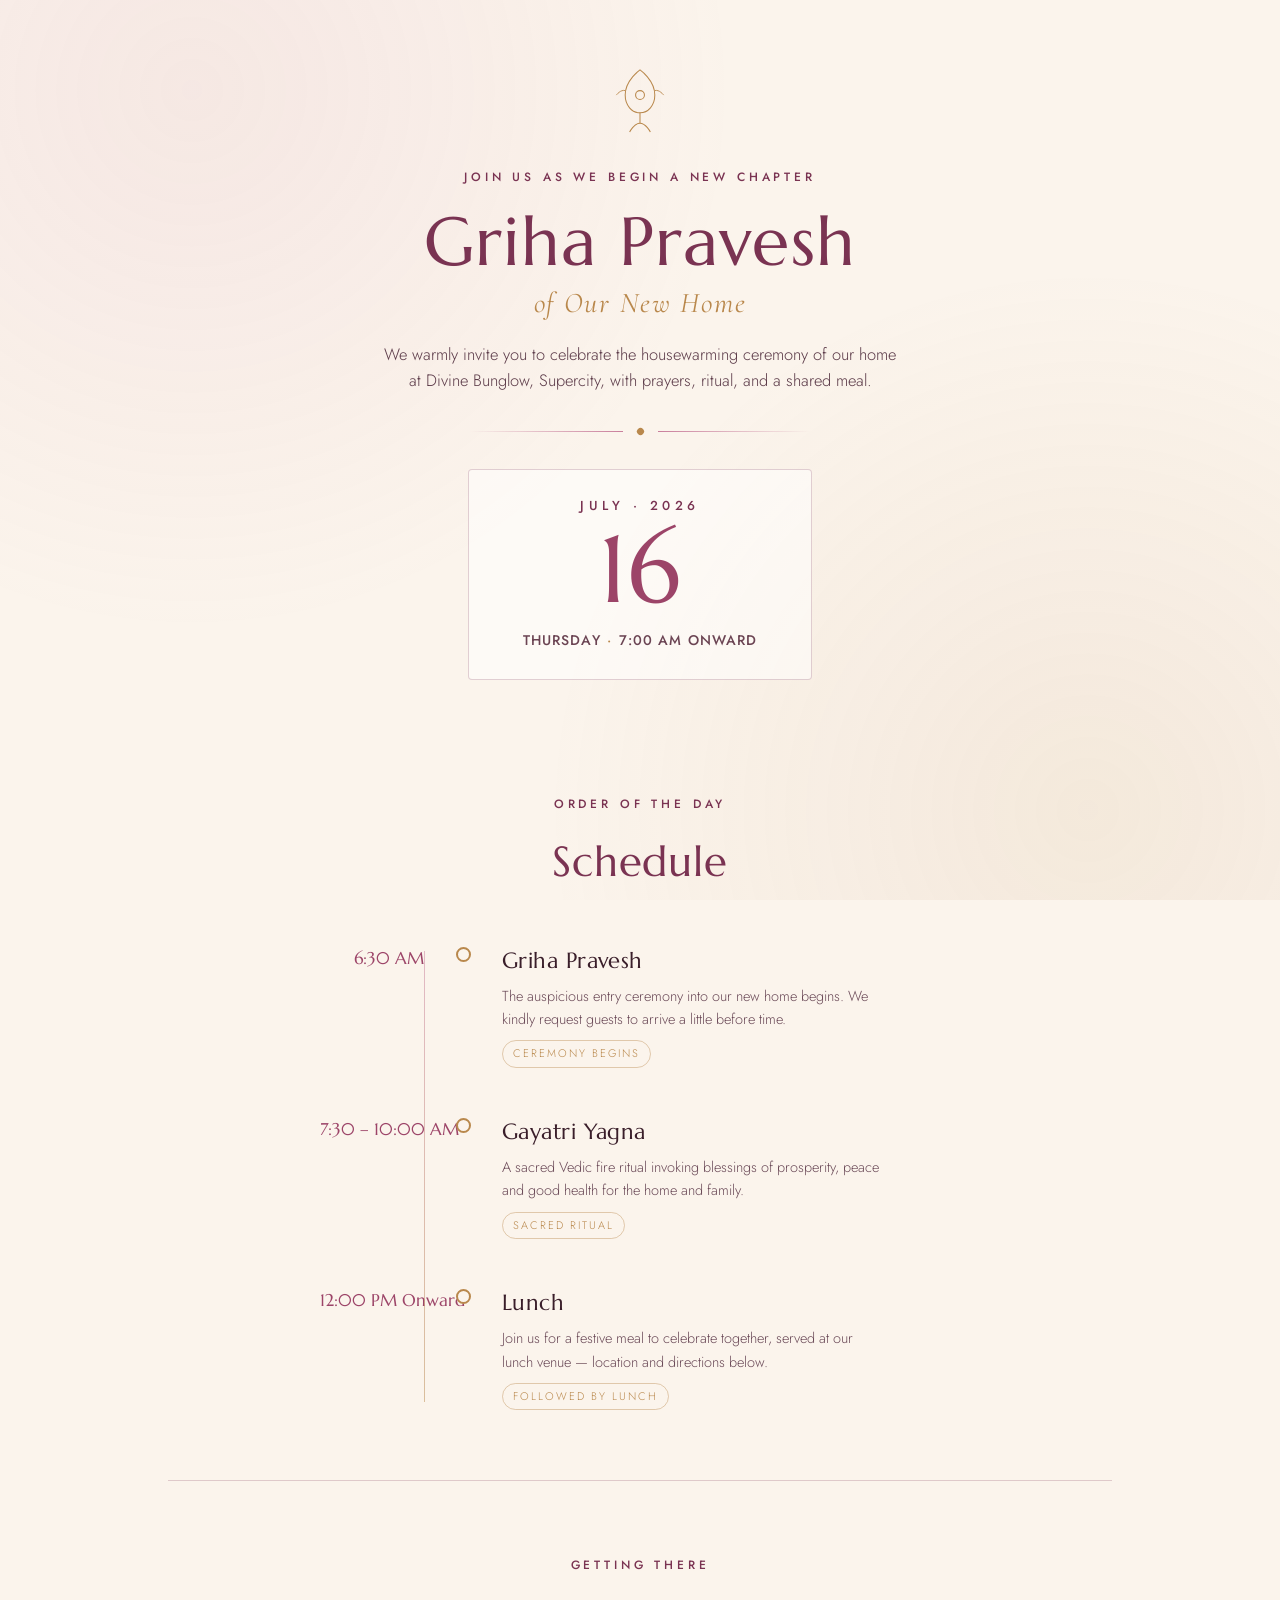
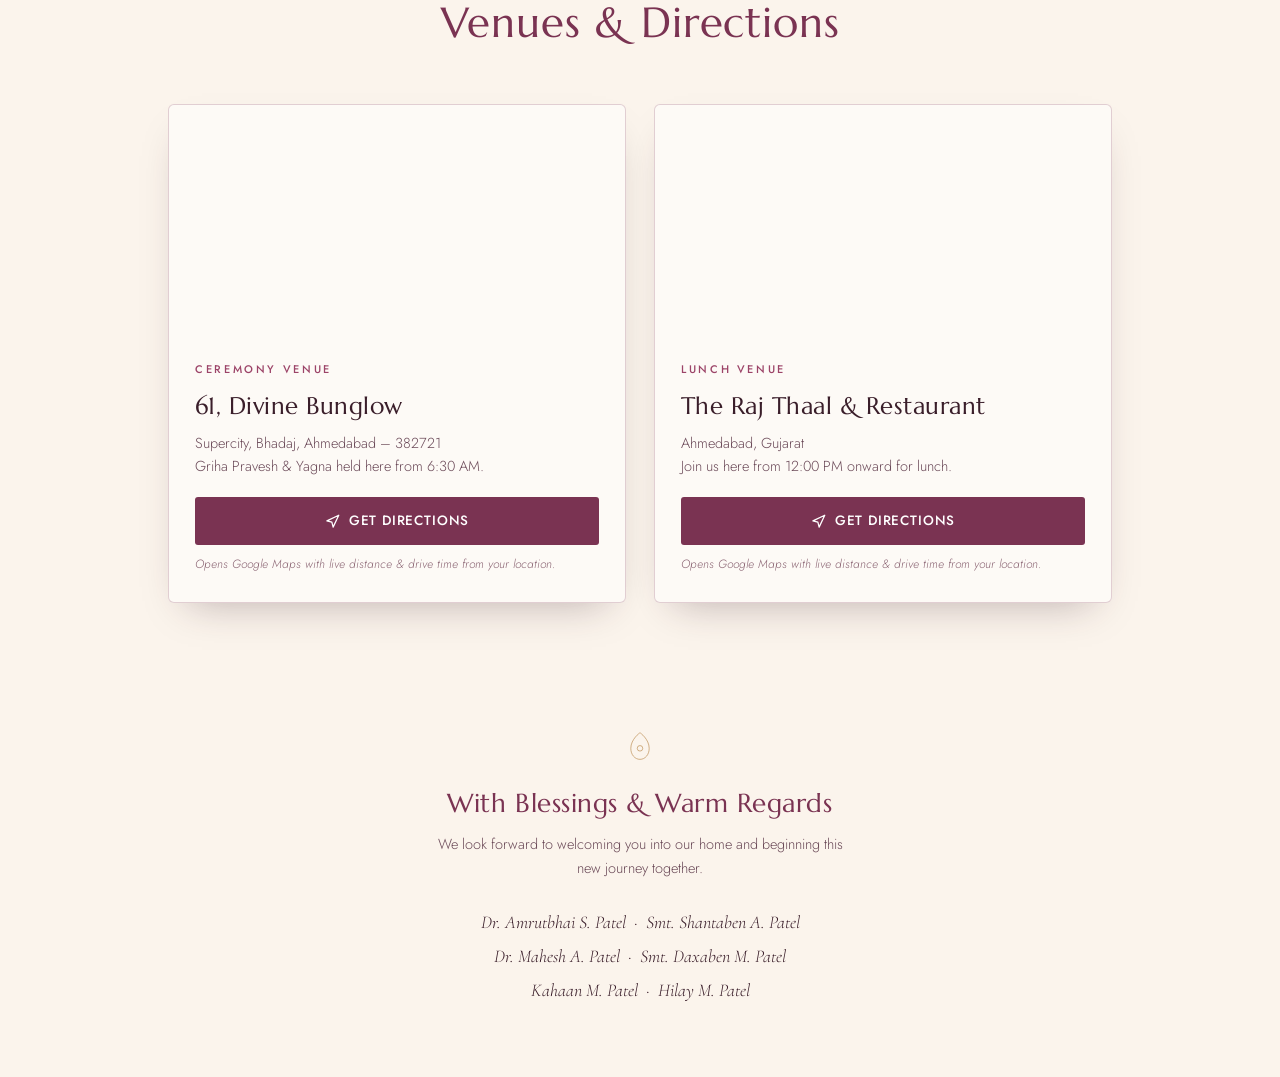
==== divine/index.html @ cd51e839 "Add files via upload" ====
<!DOCTYPE html>
<html lang="en">
<head>
<meta charset="UTF-8">
<meta name="viewport" content="width=device-width, initial-scale=1.0">
<title>Griha Pravesh — Divine Bunglow 61</title>
<meta name="description" content="Join us for the Griha Pravesh ceremony of our new home — Thursday, July 16, 2026.">
<link rel="preconnect" href="https://fonts.googleapis.com">
<link href="https://fonts.googleapis.com/css2?family=Cormorant+Garamond:ital,wght@0,400;0,500;0,600;1,500&family=Marcellus&family=Jost:wght@300;400;500;600&display=swap" rel="stylesheet">
<style>
  :root{
    --ivory:#FBF4EC;
    --ivory-deep:#F3E7DC;
    --plum:#3A1E2A;
    --mauve:#9C4468;
    --mauve-deep:#7A3352;
    --rose:#C97E9C;
    --gold:#B9884C;
    --blush:#F5E2E7;
    --line: rgba(122,51,82,0.22);
    --shadow: 0 18px 40px -20px rgba(58,30,42,0.35);
  }
  *{box-sizing:border-box; margin:0; padding:0;}
  html{scroll-behavior:smooth;}
  body{
    background:var(--ivory);
    color:var(--plum);
    font-family:'Jost', sans-serif;
    font-weight:300;
    line-height:1.6;
    overflow-x:hidden;
  }
  body::before{
    content:"";
    position:fixed; inset:0;
    background-image:
      radial-gradient(circle at 15% 10%, rgba(201,126,156,0.10), transparent 40%),
      radial-gradient(circle at 85% 90%, rgba(185,136,76,0.10), transparent 40%);
    pointer-events:none;
    z-index:0;
  }
  .wrap{max-width:1000px; margin:0 auto; padding:0 28px; position:relative; z-index:1;}

  h1,h2,h3{font-family:'Marcellus', serif; font-weight:400; letter-spacing:0.02em;}
  .eyebrow{
    font-family:'Jost', sans-serif;
    text-transform:uppercase;
    letter-spacing:0.32em;
    font-size:12px;
    color:var(--mauve-deep);
    font-weight:500;
  }

  /* ---------- decorative arch shared ---------- */
  .arch-line{
    position:relative;
  }
  .arch-line svg{display:block; width:100%; height:auto;}

  /* ---------- HERO ---------- */
  .hero{
    padding:64px 0 40px;
    text-align:center;
    position:relative;
  }
  .motif{
    width:74px; height:74px;
    margin:0 auto 22px;
    color:var(--gold);
  }
  .hero .eyebrow{display:block; margin-bottom:18px;}
  .hero h1{
    font-size:clamp(40px, 7vw, 68px);
    color:var(--mauve-deep);
    line-height:1.08;
  }
  .hero h1 em{
    font-style:italic;
    font-family:'Cormorant Garamond', serif;
    display:block;
    font-size:0.42em;
    color:var(--gold);
    margin-top:10px;
    letter-spacing:0.06em;
  }
  .hero .sub{
    max-width:520px;
    margin:22px auto 0;
    font-size:16.5px;
    color:#5b3a48;
  }

  .divider{
    display:flex; align-items:center; gap:14px;
    justify-content:center;
    margin:34px auto;
    max-width:340px;
  }
  .divider .l{flex:1; height:1px; background:linear-gradient(90deg, transparent, var(--rose));}
  .divider .r{flex:1; height:1px; background:linear-gradient(90deg, var(--rose), transparent);}
  .divider .dot{
    width:7px; height:7px; border-radius:50%;
    background:var(--gold); transform:rotate(45deg);
  }

  /* date block */
  .datecard{
    display:inline-flex;
    flex-direction:column;
    align-items:center;
    padding:26px 54px;
    border:1px solid var(--line);
    border-radius:4px;
    background:rgba(255,255,255,0.5);
    position:relative;
  }
  .datecard .month{
    font-family:'Jost'; letter-spacing:0.35em; text-transform:uppercase;
    font-size:13px; color:var(--mauve-deep); font-weight:500;
  }
  .datecard .day{
    font-family:'Marcellus';
    font-size:clamp(64px,10vw,96px);
    color:var(--mauve);
    line-height:1;
    margin:4px 0;
  }
  .datecard .meta{
    display:flex; gap:18px; margin-top:8px;
    font-size:14px; letter-spacing:0.08em; text-transform:uppercase;
    color:#6b4453; font-weight:500;
  }
  .datecard .meta span{position:relative; padding:0 0 2px;}
  .datecard .meta span:not(:last-child)::after{
    content:"·"; position:absolute; right:-11px; color:var(--gold);
  }

  /* ---------- SECTION FRAME ---------- */
  section{
    position:relative;
    padding:70px 0;
  }
  section + section{
    border-top:1px solid var(--line);
  }
  .section-head{
    text-align:center;
    margin-bottom:48px;
  }
  .section-head h2{
    font-size:clamp(30px,4.4vw,42px);
    color:var(--mauve-deep);
    margin-top:12px;
  }

  /* ---------- SCHEDULE ---------- */
  .timeline{
    max-width:640px;
    margin:0 auto;
    position:relative;
  }
  .timeline::before{
    content:"";
    position:absolute;
    left:104px;
    top:8px; bottom:8px;
    width:1px;
    background:linear-gradient(var(--rose), var(--gold));
    opacity:0.5;
  }
  .tl-item{
    display:grid;
    grid-template-columns:104px 34px 1fr;
    gap:0 22px;
    align-items:flex-start;
    padding-bottom:46px;
  }
  .tl-item:last-child{padding-bottom:0;}
  .tl-time{
    font-family:'Marcellus';
    font-size:17px;
    color:var(--mauve);
    text-align:right;
    padding-top:2px;
    white-space:nowrap;
  }
  .tl-node{
    display:flex; justify-content:center; padding-top:4px;
  }
  .tl-node span{
    width:15px; height:15px;
    border-radius:50%;
    background:var(--ivory);
    border:2px solid var(--gold);
    display:block;
    position:relative; z-index:2;
  }
  .tl-content h3{
    font-size:22px;
    color:var(--plum);
    margin-bottom:6px;
  }
  .tl-content p{
    font-size:14.5px;
    color:#6b4a58;
    max-width:380px;
  }
  .tl-content .tag{
    display:inline-block;
    margin-top:10px;
    font-size:11px;
    letter-spacing:0.18em;
    text-transform:uppercase;
    color:var(--gold);
    border:1px solid rgba(185,136,76,0.4);
    padding:4px 10px;
    border-radius:20px;
  }

  /* ---------- LOCATIONS ---------- */
  .loc-grid{
    display:grid;
    grid-template-columns:1fr 1fr;
    gap:28px;
  }
  @media (max-width:760px){ .loc-grid{grid-template-columns:1fr;} }

  .loc-card{
    background:rgba(255,255,255,0.55);
    border:1px solid var(--line);
    border-radius:6px;
    overflow:hidden;
    display:flex; flex-direction:column;
    box-shadow:var(--shadow);
  }
  .loc-map{
    width:100%;
    height:230px;
    border:0;
    filter:saturate(0.9);
    display:block;
  }
  .loc-body{
    padding:26px 26px 28px;
    flex:1;
    display:flex; flex-direction:column;
  }
  .loc-kicker{
    font-size:11px; letter-spacing:0.24em; text-transform:uppercase;
    color:var(--mauve); font-weight:500;
  }
  .loc-body h3{
    font-size:24px;
    margin:8px 0 6px;
    color:var(--plum);
  }
  .loc-addr{
    font-size:14.5px;
    color:#6b4a58;
    margin-bottom:20px;
    flex:1;
  }
  .btn-directions{
    display:inline-flex;
    align-items:center;
    justify-content:center;
    gap:9px;
    background:var(--mauve-deep);
    color:#fff;
    text-decoration:none;
    padding:13px 22px;
    border-radius:3px;
    font-family:'Jost'; font-weight:500;
    font-size:13.5px;
    letter-spacing:0.06em;
    text-transform:uppercase;
    transition:background .2s ease, transform .2s ease;
  }
  .btn-directions:hover{ background:var(--mauve); transform:translateY(-1px); }
  .btn-directions svg{width:15px; height:15px;}
  .loc-hint{
    font-size:12px;
    color:#8a6472;
    margin-top:10px;
    font-style:italic;
  }

  /* ---------- FOOTER ---------- */
  footer{
    text-align:center;
    padding:56px 0 70px;
  }
  footer .motif{width:46px; height:46px; margin-bottom:16px;}
  footer h3{
    font-size:26px; color:var(--mauve-deep); margin-bottom:8px;
  }
  footer p{ color:#6b4a58; font-size:14.5px; max-width:420px; margin:0 auto; }
  footer .names{
    margin-top:26px;
    font-family:'Cormorant Garamond', serif;
    font-style:italic;
    font-size:18px;
    color:var(--plum);
    line-height:1.9;
  }

  @media (max-width:600px){
    .tl-item{grid-template-columns:78px 24px 1fr; gap:0 12px;}
    .timeline::before{left:78px;}
    .datecard{padding:22px 34px;}
  }
</style>
</head>
<body>

<div class="wrap">

  <!-- HERO -->
  <header class="hero">
    <svg class="motif" viewBox="0 0 100 100" fill="none" xmlns="http://www.w3.org/2000/svg">
      <path d="M50 8C50 8 30 22 30 42C30 56 39 66 50 66C61 66 70 56 70 42C70 22 50 8 50 8Z" stroke="currentColor" stroke-width="1.4"/>
      <circle cx="50" cy="42" r="6" stroke="currentColor" stroke-width="1.4"/>
      <path d="M50 66V80" stroke="currentColor" stroke-width="1.4"/>
      <path d="M36 92C36 92 42 80 50 80C58 80 64 92 64 92" stroke="currentColor" stroke-width="1.4"/>
      <path d="M18 42C18 42 24 34 30 36" stroke="currentColor" stroke-width="1.2"/>
      <path d="M82 42C82 42 76 34 70 36" stroke="currentColor" stroke-width="1.2"/>
    </svg>
    <span class="eyebrow">Join us as we begin a new chapter</span>
    <h1>Griha Pravesh<em>of Our New Home</em></h1>
    <p class="sub">We warmly invite you to celebrate the housewarming ceremony of our home at Divine Bunglow, Supercity, with prayers, ritual, and a shared meal.</p>

    <div class="divider"><span class="l"></span><span class="dot"></span><span class="r"></span></div>

    <div class="datecard">
      <span class="month">July · 2026</span>
      <span class="day">16</span>
      <span class="meta"><span>Thursday</span><span>7:00 AM Onward</span></span>
    </div>
  </header>

  <!-- SCHEDULE -->
  <section id="schedule">
    <div class="section-head">
      <span class="eyebrow">Order of the Day</span>
      <h2>Schedule</h2>
    </div>

    <div class="timeline">
      <div class="tl-item">
        <div class="tl-time">6:30 AM</div>
        <div class="tl-node"><span></span></div>
        <div class="tl-content">
          <h3>Griha Pravesh</h3>
          <p>The auspicious entry ceremony into our new home begins. We kindly request guests to arrive a little before time.</p>
          <span class="tag">Ceremony Begins</span>
        </div>
      </div>

      <div class="tl-item">
        <div class="tl-time">7:30 – 10:00 AM</div>
        <div class="tl-node"><span></span></div>
        <div class="tl-content">
          <h3>Gayatri Yagna</h3>
          <p>A sacred Vedic fire ritual invoking blessings of prosperity, peace and good health for the home and family.</p>
          <span class="tag">Sacred Ritual</span>
        </div>
      </div>

      <div class="tl-item">
        <div class="tl-time">12:00 PM Onward</div>
        <div class="tl-node"><span></span></div>
        <div class="tl-content">
          <h3>Lunch</h3>
          <p>Join us for a festive meal to celebrate together, served at our lunch venue — location and directions below.</p>
          <span class="tag">Followed By Lunch</span>
        </div>
      </div>
    </div>
  </section>

  <!-- LOCATIONS -->
  <section id="locations">
    <div class="section-head">
      <span class="eyebrow">Getting There</span>
      <h2>Venues &amp; Directions</h2>
    </div>

    <div class="loc-grid">

      <!-- House -->
      <div class="loc-card">
        <iframe class="loc-map" loading="lazy" referrerpolicy="no-referrer-when-downgrade"
          src="https://www.openstreetmap.org/export/embed.html?bbox=72.454474%2C23.088488%2C72.474474%2C23.108488&layer=mapnik&marker=23.098488%2C72.464474">
        </iframe>
        <div class="loc-body">
          <span class="loc-kicker">Ceremony Venue</span>
          <h3>61, Divine Bunglow</h3>
          <p class="loc-addr">Supercity, Bhadaj, Ahmedabad – 382721<br>Griha Pravesh &amp; Yagna held here from 6:30 AM.</p>
          <a class="btn-directions"
             href="https://www.google.com/maps/dir/?api=1&destination=23.098488,72.464474&travelmode=driving">
            <svg viewBox="0 0 24 24" fill="none" stroke="currentColor" stroke-width="2" stroke-linecap="round" stroke-linejoin="round"><polygon points="3 11 22 2 13 21 11 13 3 11"></polygon></svg>
            Get Directions
          </a>
          <span class="loc-hint">Opens Google Maps with live distance &amp; drive time from your location.</span>
        </div>
      </div>

      <!-- Lunch -->
      <div class="loc-card">
        <iframe class="loc-map" loading="lazy" referrerpolicy="no-referrer-when-downgrade"
          src="https://www.openstreetmap.org/export/embed.html?bbox=72.469029%2C23.030479%2C72.489029%2C23.050479&layer=mapnik&marker=23.040479%2C72.479029">
        </iframe>
        <div class="loc-body">
          <span class="loc-kicker">Lunch Venue</span>
          <h3>The Raj Thaal &amp; Restaurant</h3>
          <p class="loc-addr">Ahmedabad, Gujarat<br>Join us here from 12:00 PM onward for lunch.</p>
          <a class="btn-directions"
             href="https://www.google.com/maps/dir/?api=1&destination=23.040479,72.479029&travelmode=driving">
            <svg viewBox="0 0 24 24" fill="none" stroke="currentColor" stroke-width="2" stroke-linecap="round" stroke-linejoin="round"><polygon points="3 11 22 2 13 21 11 13 3 11"></polygon></svg>
            Get Directions
          </a>
          <span class="loc-hint">Opens Google Maps with live distance &amp; drive time from your location.</span>
        </div>
      </div>

    </div>
  </section>

  <!-- FOOTER -->
  <footer>
    <svg class="motif" viewBox="0 0 100 100" fill="none" xmlns="http://www.w3.org/2000/svg" style="color:var(--gold); margin:0 auto;">
      <path d="M50 8C50 8 30 22 30 42C30 56 39 66 50 66C61 66 70 56 70 42C70 22 50 8 50 8Z" stroke="currentColor" stroke-width="1.4"/>
      <circle cx="50" cy="42" r="6" stroke="currentColor" stroke-width="1.4"/>
    </svg>
    <h3>With Blessings &amp; Warm Regards</h3>
    <p>We look forward to welcoming you into our home and beginning this new journey together.</p>
    <div class="names">
      Dr. Amrutbhai S. Patel &nbsp;·&nbsp; Smt. Shantaben A. Patel<br>
      Dr. Mahesh A. Patel &nbsp;·&nbsp; Smt. Daxaben M. Patel<br>
      Kahaan M. Patel &nbsp;·&nbsp; Hilay M. Patel
    </div>
  </footer>

</div>
</body>
</html>
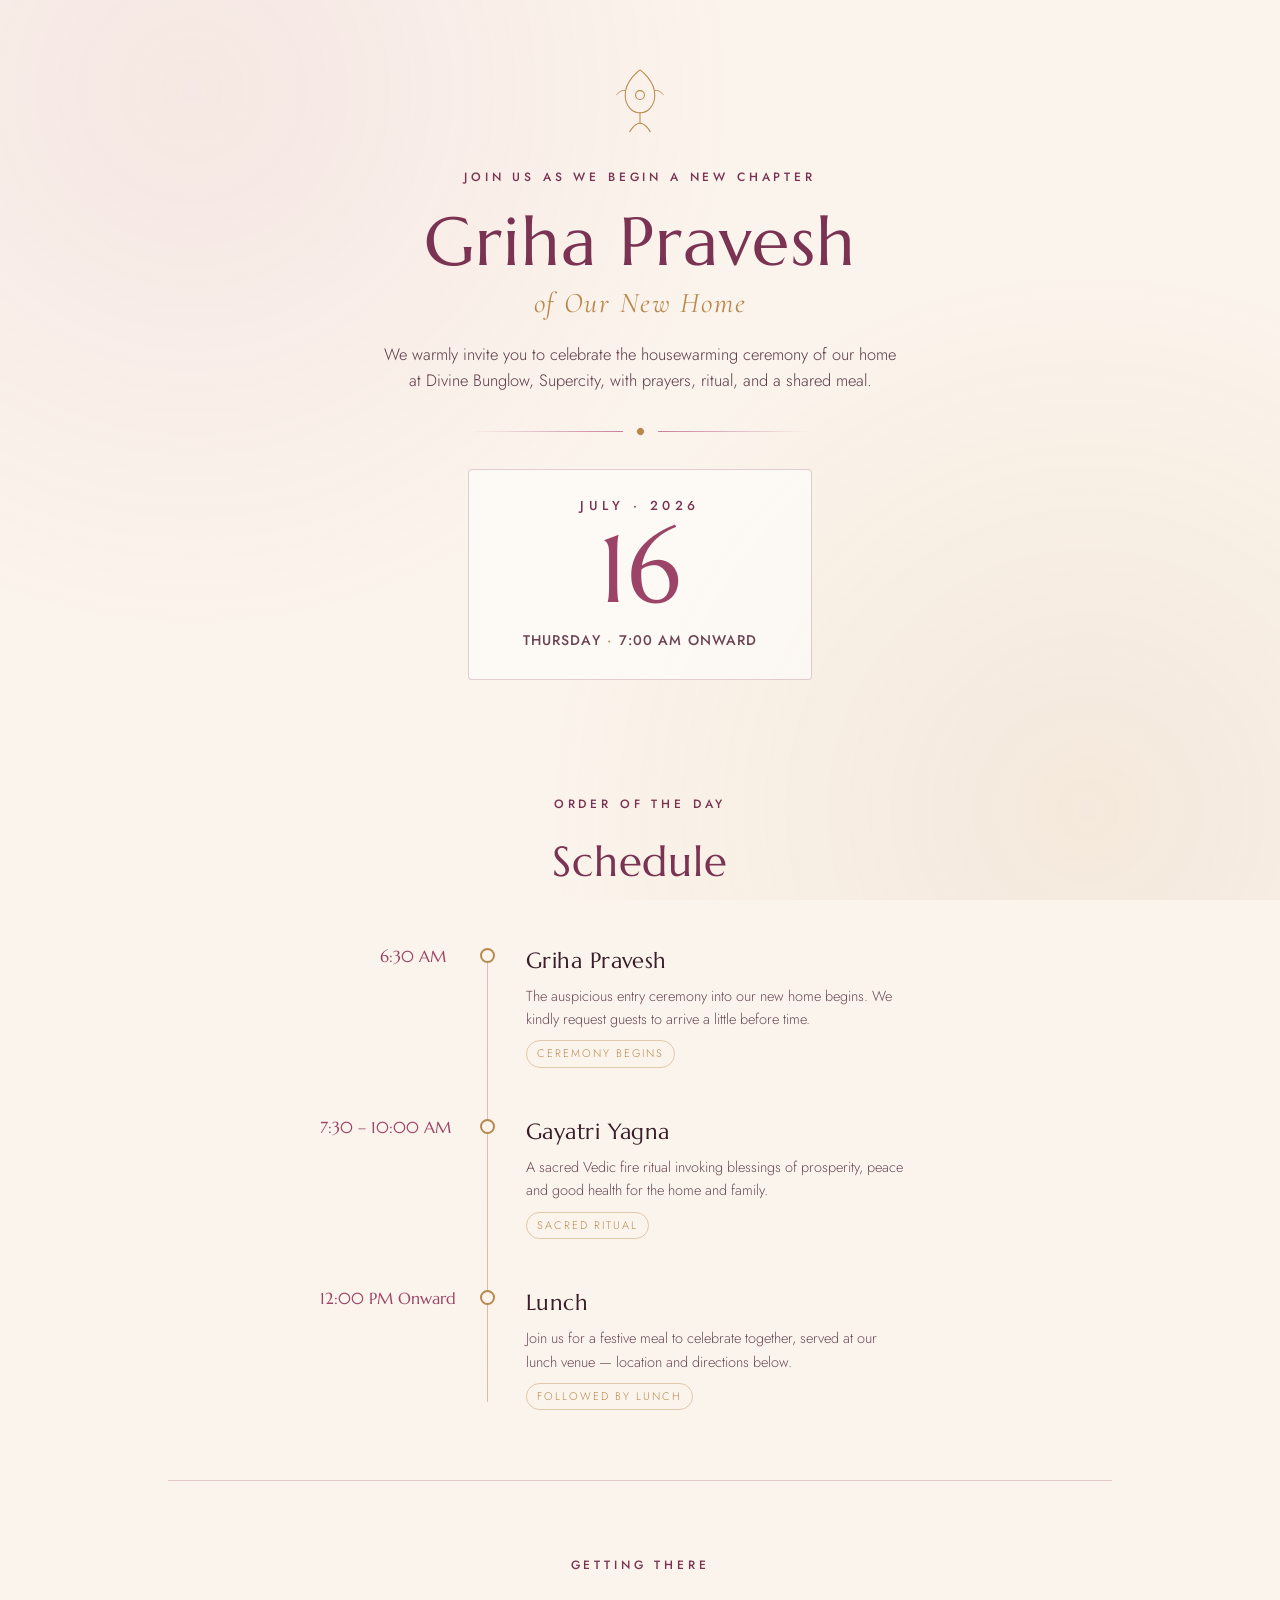
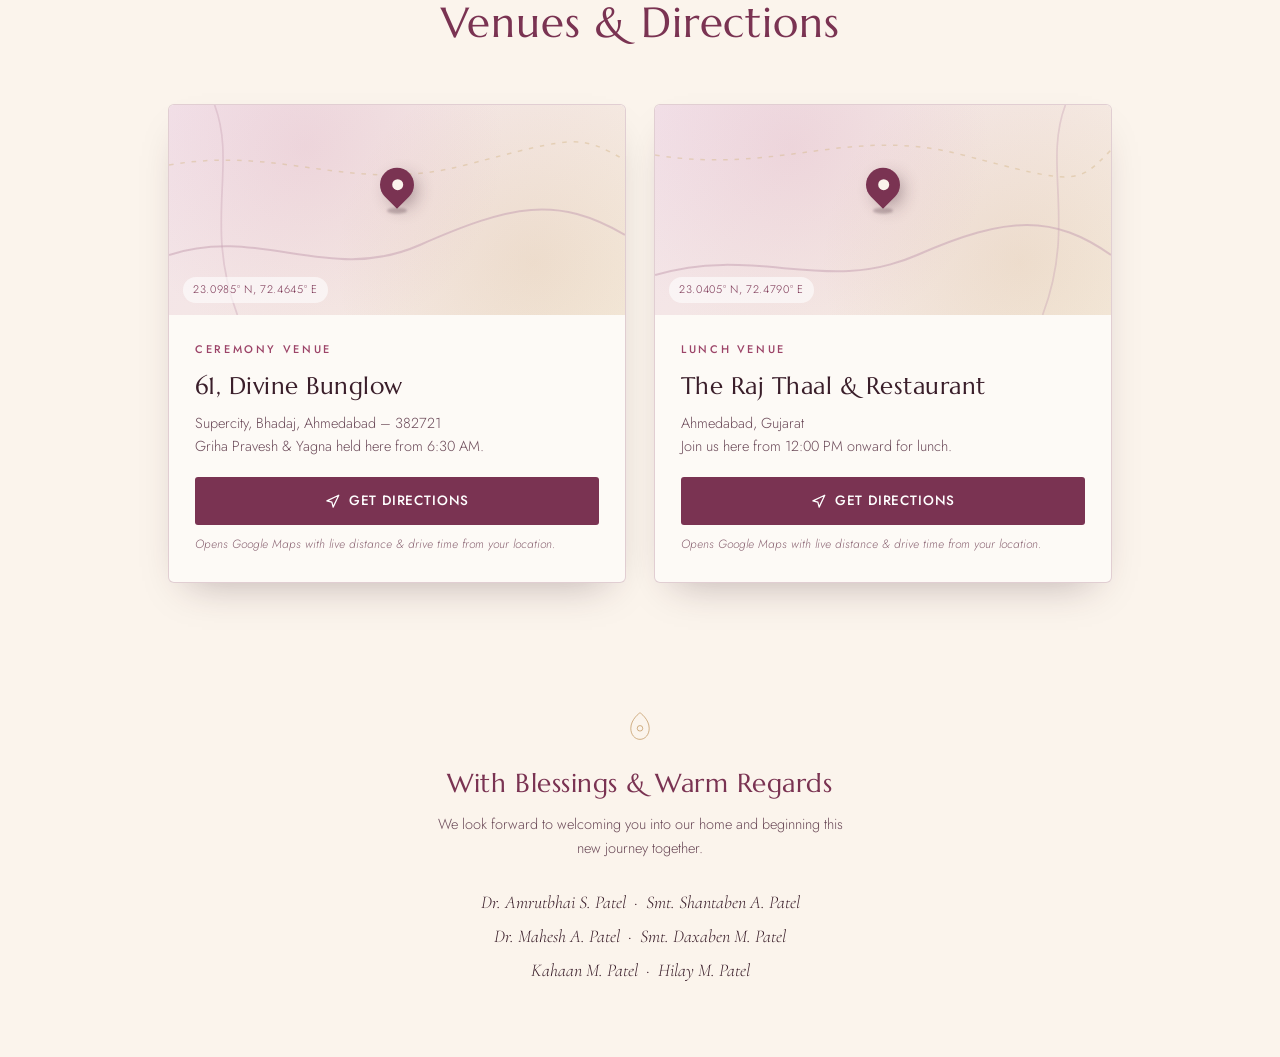
==== commit 7b70faa8: "Update index.html" ====
--- a/divine/index.html
+++ b/divine/index.html
@@ -162,7 +162,7 @@
   .timeline::before{
     content:"";
     position:absolute;
-    left:104px;
+    left:167px;
     top:8px; bottom:8px;
     width:1px;
     background:linear-gradient(var(--rose), var(--gold));
@@ -170,7 +170,7 @@
   }
   .tl-item{
     display:grid;
-    grid-template-columns:104px 34px 1fr;
+    grid-template-columns:128px 34px 1fr;
     gap:0 22px;
     align-items:flex-start;
     padding-bottom:46px;
@@ -178,14 +178,15 @@
   .tl-item:last-child{padding-bottom:0;}
   .tl-time{
     font-family:'Marcellus';
-    font-size:17px;
+    font-size:15.5px;
     color:var(--mauve);
     text-align:right;
     padding-top:2px;
+    padding-right:2px;
     white-space:nowrap;
   }
   .tl-node{
-    display:flex; justify-content:center; padding-top:4px;
+    display:flex; justify-content:center; align-items:flex-start; padding-top:5px;
   }
   .tl-node span{
     width:15px; height:15px;
@@ -232,14 +233,90 @@
     overflow:hidden;
     display:flex; flex-direction:column;
     box-shadow:var(--shadow);
+    transition:transform .25s ease, box-shadow .25s ease;
+  }
+  .loc-card:hover{
+    transform:translateY(-4px);
+    box-shadow:0 26px 48px -20px rgba(58,30,42,0.42);
   }
   .loc-map{
+    position:relative;
     width:100%;
-    height:230px;
-    border:0;
-    filter:saturate(0.9);
+    height:210px;
     display:block;
-  }
+    overflow:hidden;
+    background:
+      radial-gradient(circle at 30% 20%, rgba(201,126,156,0.16), transparent 55%),
+      radial-gradient(circle at 80% 75%, rgba(185,136,76,0.14), transparent 50%),
+      linear-gradient(135deg, #f3e3ea 0%, #f6ecdf 100%);
+  }
+  .loc-map svg{
+    position:absolute; inset:0;
+    width:100%; height:100%;
+  }
+  .loc-map .pin-wrap{
+    position:absolute;
+    left:50%; top:50%;
+    transform:translate(-50%,-92%);
+    display:flex; flex-direction:column; align-items:center;
+    z-index:2;
+  }
+  .loc-map .pin{
+    width:34px; height:34px;
+    border-radius:50% 50% 50% 0;
+    background:var(--mauve-deep);
+    transform:rotate(-45deg);
+    box-shadow:0 8px 18px -4px rgba(58,30,42,0.45);
+    display:flex; align-items:center; justify-content:center;
+    animation:pinDrop 1.6s ease-in-out infinite;
+  }
+  .loc-map .pin::after{
+    content:"";
+    width:11px; height:11px;
+    border-radius:50%;
+    background:var(--ivory);
+    transform:rotate(45deg);
+  }
+  .loc-map .pin-shadow{
+    width:20px; height:6px;
+    margin-top:6px;
+    border-radius:50%;
+    background:rgba(58,30,42,0.25);
+    filter:blur(1px);
+  }
+  @keyframes pinDrop{
+    0%,100%{ transform:translateY(0) rotate(-45deg); }
+    50%{ transform:translateY(-6px) rotate(-45deg); }
+  }
+  .loc-map .coords{
+    position:absolute;
+    bottom:12px; left:14px;
+    font-size:11px;
+    letter-spacing:0.06em;
+    color:var(--mauve-deep);
+    background:rgba(255,255,255,0.6);
+    padding:4px 10px;
+    border-radius:20px;
+    z-index:2;
+  }
+  .loc-map .tap-hint{
+    position:absolute;
+    top:12px; right:14px;
+    font-size:10.5px;
+    letter-spacing:0.14em;
+    text-transform:uppercase;
+    color:var(--mauve-deep);
+    background:rgba(255,255,255,0.6);
+    padding:5px 11px;
+    border-radius:20px;
+    z-index:2;
+    opacity:0;
+    transform:translateY(-4px);
+    transition:opacity .25s ease, transform .25s ease;
+  }
+  a.loc-map:hover .tap-hint{ opacity:1; transform:translateY(0); }
+  a.loc-map:hover .pin{ background:var(--mauve); }
+  a.loc-map{ cursor:pointer; text-decoration:none; }
   .loc-body{
     padding:26px 26px 28px;
     flex:1;
@@ -305,8 +382,8 @@
   }
 
   @media (max-width:600px){
-    .tl-item{grid-template-columns:78px 24px 1fr; gap:0 12px;}
-    .timeline::before{left:78px;}
+    .tl-item{grid-template-columns:96px 24px 1fr; gap:0 12px;}
+    .timeline::before{left:120px;}
     .datecard{padding:22px 34px;}
   }
 </style>
@@ -389,9 +466,16 @@
 
       <!-- House -->
       <div class="loc-card">
-        <iframe class="loc-map" loading="lazy" referrerpolicy="no-referrer-when-downgrade"
-          src="https://www.openstreetmap.org/export/embed.html?bbox=72.454474%2C23.088488%2C72.474474%2C23.108488&layer=mapnik&marker=23.098488%2C72.464474">
-        </iframe>
+        <a class="loc-map" href="https://www.google.com/maps/dir/?api=1&destination=23.098488,72.464474&travelmode=driving" aria-label="Open directions to the ceremony venue">
+          <svg viewBox="0 0 400 210" preserveAspectRatio="none">
+            <path d="M0 150 C 80 120, 140 180, 220 140 S 340 90, 400 130" stroke="#c9a4b4" stroke-width="2" fill="none" opacity="0.55"/>
+            <path d="M0 60 C 100 40, 160 90, 260 60 S 360 30, 400 55" stroke="#d8bb92" stroke-width="1.5" fill="none" opacity="0.5" stroke-dasharray="4 6"/>
+            <path d="M40 0 C 60 60, 30 120, 60 210" stroke="#c9a4b4" stroke-width="1.5" fill="none" opacity="0.4"/>
+          </svg>
+          <span class="pin-wrap"><span class="pin"></span><span class="pin-shadow"></span></span>
+          <span class="coords">23.0985° N, 72.4645° E</span>
+          <span class="tap-hint">Tap to Navigate</span>
+        </a>
         <div class="loc-body">
           <span class="loc-kicker">Ceremony Venue</span>
           <h3>61, Divine Bunglow</h3>
@@ -407,9 +491,16 @@
 
       <!-- Lunch -->
       <div class="loc-card">
-        <iframe class="loc-map" loading="lazy" referrerpolicy="no-referrer-when-downgrade"
-          src="https://www.openstreetmap.org/export/embed.html?bbox=72.469029%2C23.030479%2C72.489029%2C23.050479&layer=mapnik&marker=23.040479%2C72.479029">
-        </iframe>
+        <a class="loc-map" href="https://www.google.com/maps/dir/?api=1&destination=23.040479,72.479029&travelmode=driving" aria-label="Open directions to the lunch venue">
+          <svg viewBox="0 0 400 210" preserveAspectRatio="none">
+            <path d="M0 170 C 90 140, 150 190, 230 150 S 350 110, 400 150" stroke="#c9a4b4" stroke-width="2" fill="none" opacity="0.55"/>
+            <path d="M0 50 C 110 70, 170 20, 270 50 S 370 80, 400 45" stroke="#d8bb92" stroke-width="1.5" fill="none" opacity="0.5" stroke-dasharray="4 6"/>
+            <path d="M360 0 C 340 60, 370 120, 340 210" stroke="#c9a4b4" stroke-width="1.5" fill="none" opacity="0.4"/>
+          </svg>
+          <span class="pin-wrap"><span class="pin"></span><span class="pin-shadow"></span></span>
+          <span class="coords">23.0405° N, 72.4790° E</span>
+          <span class="tap-hint">Tap to Navigate</span>
+        </a>
         <div class="loc-body">
           <span class="loc-kicker">Lunch Venue</span>
           <h3>The Raj Thaal &amp; Restaurant</h3>
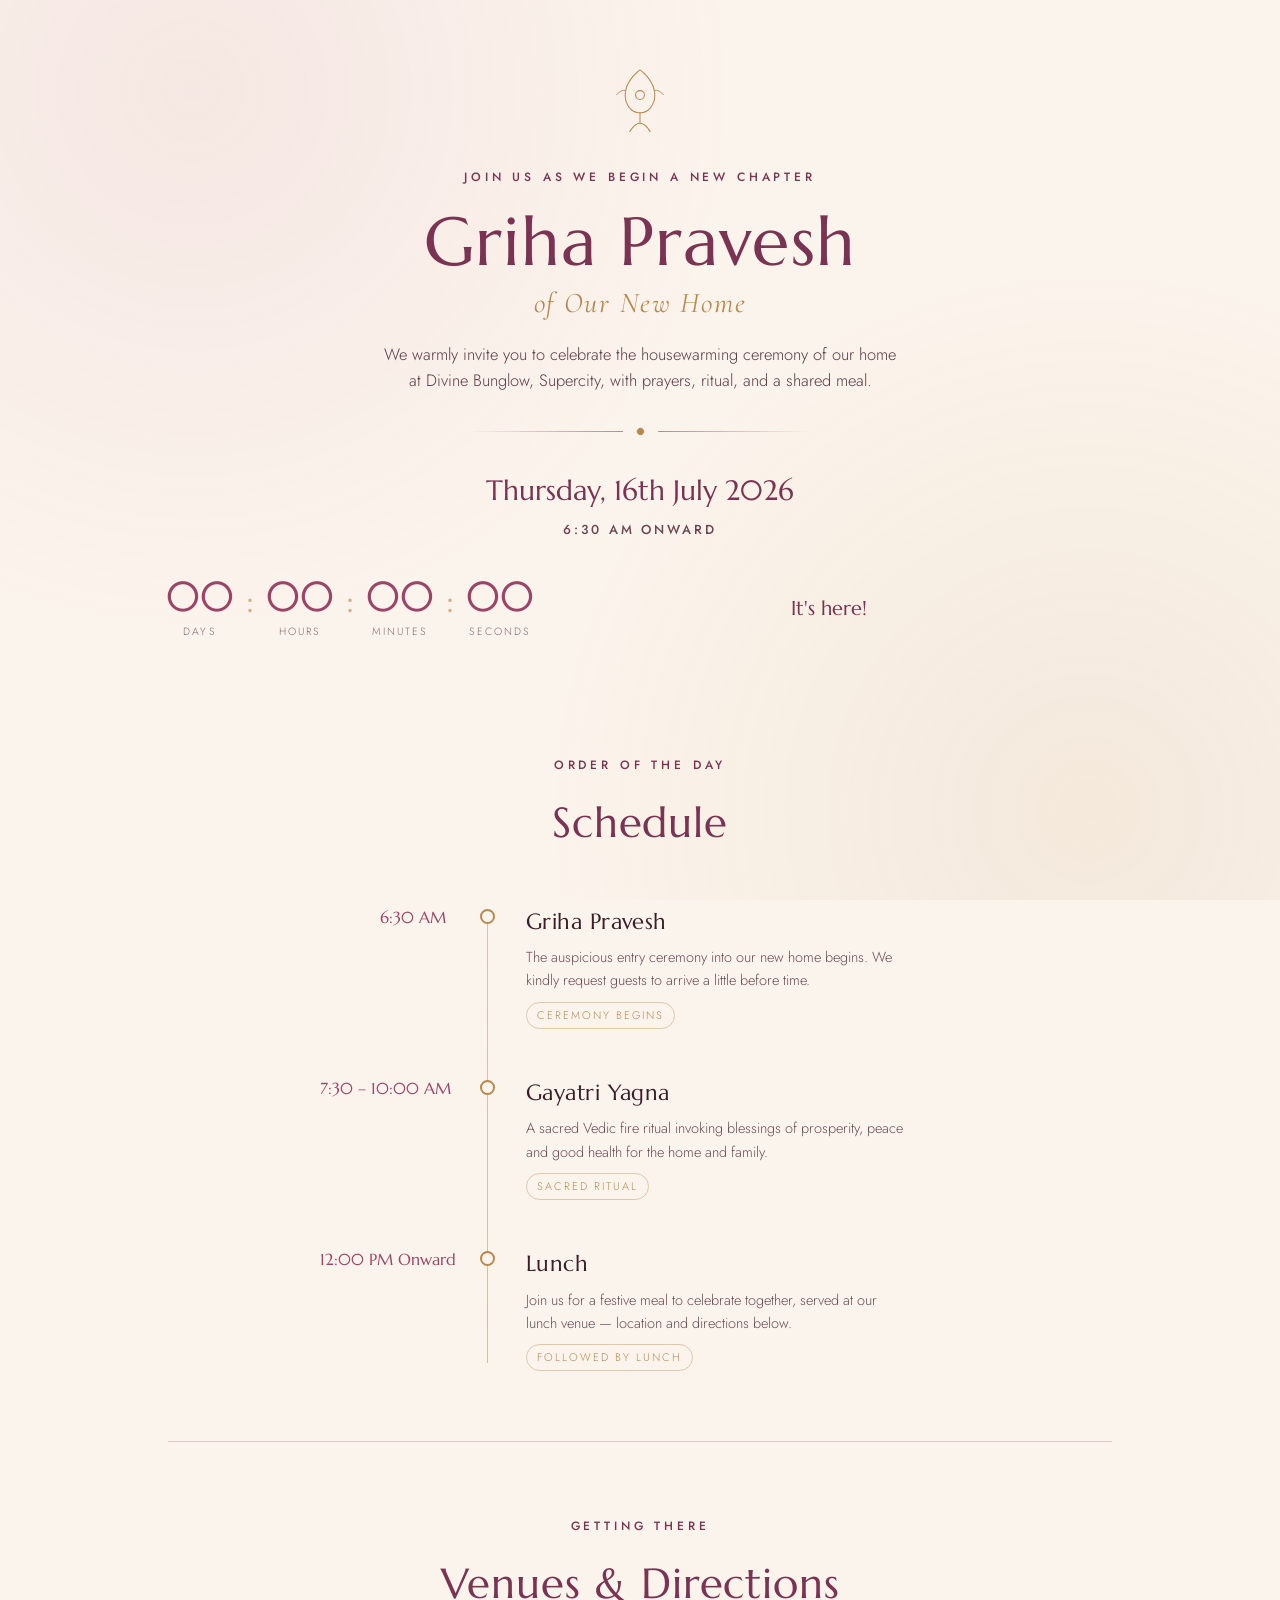
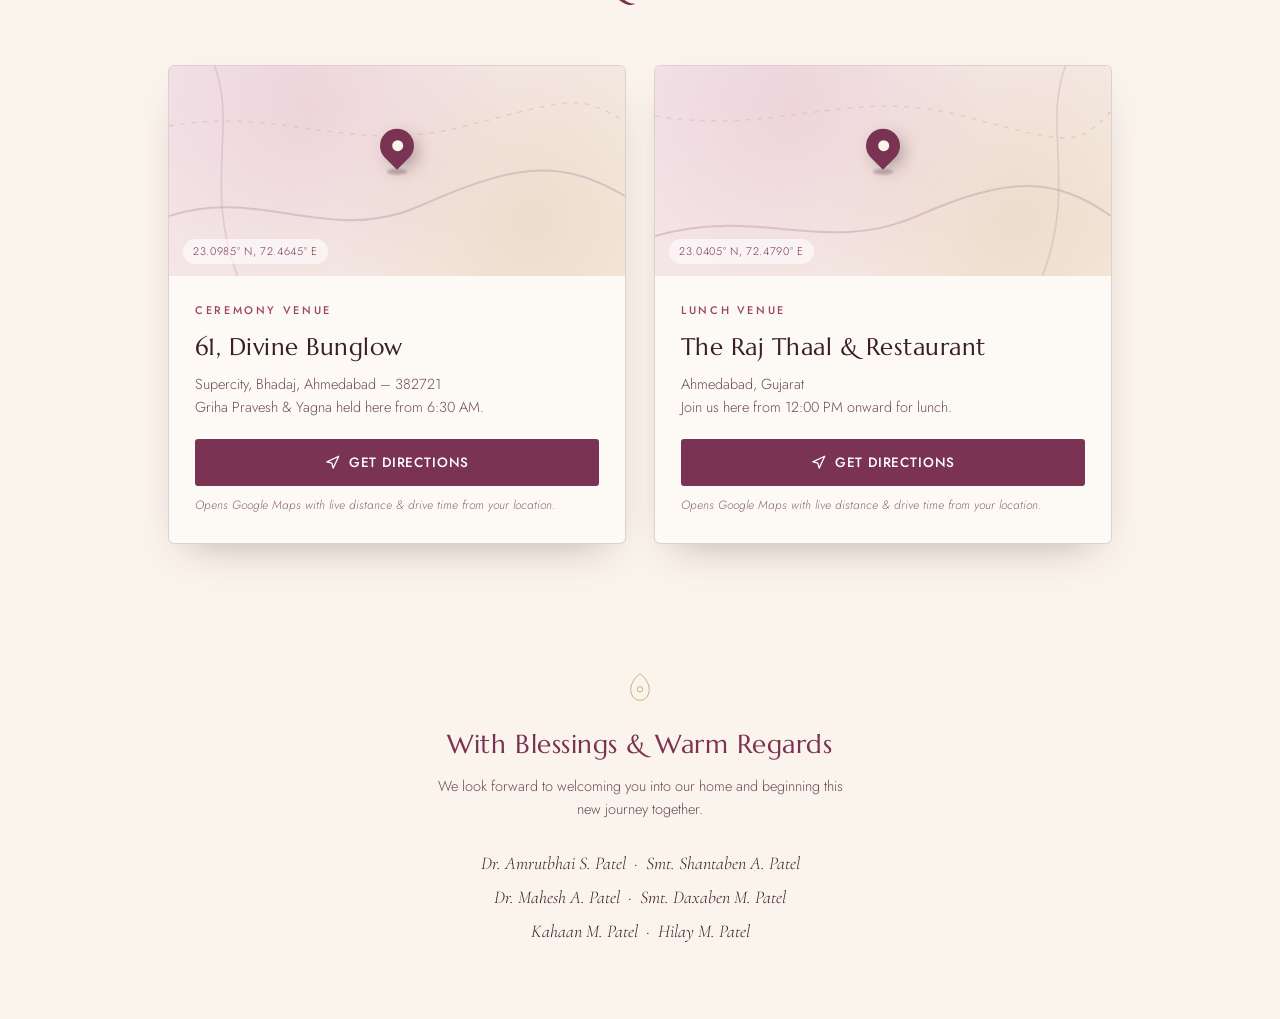
==== commit 4e1ed407: "Update index.html" ====
--- a/divine/index.html
+++ b/divine/index.html
@@ -104,35 +104,63 @@
   }
 
   /* date block */
-  .datecard{
-    display:inline-flex;
+  .plaindate{
+    display:flex;
     flex-direction:column;
     align-items:center;
-    padding:26px 54px;
-    border:1px solid var(--line);
-    border-radius:4px;
-    background:rgba(255,255,255,0.5);
-    position:relative;
-  }
-  .datecard .month{
-    font-family:'Jost'; letter-spacing:0.35em; text-transform:uppercase;
-    font-size:13px; color:var(--mauve-deep); font-weight:500;
-  }
-  .datecard .day{
+    gap:6px;
+  }
+  .plaindate .pd-day{
     font-family:'Marcellus';
-    font-size:clamp(64px,10vw,96px);
+    font-size:clamp(22px,3.4vw,28px);
+    color:var(--mauve-deep);
+  }
+  .plaindate .pd-time{
+    font-size:13px;
+    letter-spacing:0.22em;
+    text-transform:uppercase;
+    color:#6b4453;
+    font-weight:500;
+  }
+
+  .countdown{
+    display:flex;
+    align-items:center;
+    justify-content:center;
+    gap:14px;
+    margin:36px auto 0;
+  }
+  .cd-item{
+    display:flex;
+    flex-direction:column;
+    align-items:center;
+    min-width:64px;
+  }
+  .cd-num{
+    font-family:'Marcellus';
+    font-size:clamp(30px,5vw,42px);
     color:var(--mauve);
     line-height:1;
-    margin:4px 0;
-  }
-  .datecard .meta{
-    display:flex; gap:18px; margin-top:8px;
-    font-size:14px; letter-spacing:0.08em; text-transform:uppercase;
-    color:#6b4453; font-weight:500;
-  }
-  .datecard .meta span{position:relative; padding:0 0 2px;}
-  .datecard .meta span:not(:last-child)::after{
-    content:"·"; position:absolute; right:-11px; color:var(--gold);
+    font-variant-numeric:tabular-nums;
+  }
+  .cd-label{
+    margin-top:6px;
+    font-size:10.5px;
+    letter-spacing:0.2em;
+    text-transform:uppercase;
+    color:#8a6472;
+  }
+  .cd-sep{
+    font-family:'Marcellus';
+    font-size:clamp(24px,4vw,34px);
+    color:var(--gold);
+    opacity:0.6;
+    transform:translateY(-8px);
+  }
+  @media (max-width:560px){
+    .countdown{ gap:8px; }
+    .cd-item{ min-width:52px; }
+    .cd-sep{ display:none; }
   }
 
   /* ---------- SECTION FRAME ---------- */
@@ -382,9 +410,18 @@
   }
 
   @media (max-width:600px){
-    .tl-item{grid-template-columns:96px 24px 1fr; gap:0 12px;}
-    .timeline::before{left:120px;}
-    .datecard{padding:22px 34px;}
+    .tl-item{grid-template-columns:22px 1fr; gap:6px 12px; padding-bottom:40px;}
+    .tl-time{
+      grid-column:1 / 3;
+      text-align:left;
+      font-size:14px;
+      padding-top:0;
+      margin-bottom:2px;
+    }
+    .tl-node{ grid-row:2; grid-column:1; padding-top:3px; justify-content:flex-start; }
+    .tl-content{ grid-row:2; grid-column:2; }
+    .timeline::before{ left:11px; }
+    .datecard{padding:26px 20px;}
   }
 </style>
 </head>
@@ -408,10 +445,19 @@
 
     <div class="divider"><span class="l"></span><span class="dot"></span><span class="r"></span></div>
 
-    <div class="datecard">
-      <span class="month">July · 2026</span>
-      <span class="day">16</span>
-      <span class="meta"><span>Thursday</span><span>7:00 AM Onward</span></span>
+    <div class="plaindate">
+      <span class="pd-day">Thursday, 16th July 2026</span>
+      <span class="pd-time">6:30 AM Onward</span>
+    </div>
+
+    <div class="countdown" id="countdown">
+      <div class="cd-item"><span class="cd-num" id="cd-days">00</span><span class="cd-label">Days</span></div>
+      <div class="cd-sep">:</div>
+      <div class="cd-item"><span class="cd-num" id="cd-hours">00</span><span class="cd-label">Hours</span></div>
+      <div class="cd-sep">:</div>
+      <div class="cd-item"><span class="cd-num" id="cd-mins">00</span><span class="cd-label">Minutes</span></div>
+      <div class="cd-sep">:</div>
+      <div class="cd-item"><span class="cd-num" id="cd-secs">00</span><span class="cd-label">Seconds</span></div>
     </div>
   </header>
 
@@ -533,5 +579,47 @@
   </footer>
 
 </div>
+<script>
+  (function(){
+    var target = new Date("2026-07-16T06:30:00+05:30").getTime();
+    var elDays = document.getElementById('cd-days');
+    var elHours = document.getElementById('cd-hours');
+    var elMins = document.getElementById('cd-mins');
+    var elSecs = document.getElementById('cd-secs');
+    var pad = function(n){ return String(n).padStart(2,'0'); };
+
+    function tick(){
+      var now = Date.now();
+      var diff = target - now;
+      if(diff <= 0){
+        elDays.textContent = '00'; elHours.textContent = '00';
+        elMins.textContent = '00'; elSecs.textContent = '00';
+        var label = document.querySelector('.countdown');
+        if(label && !label.dataset.done){
+          label.dataset.done = '1';
+          var msg = document.createElement('div');
+          msg.textContent = "It's here!";
+          msg.style.fontFamily = "'Marcellus', serif";
+          msg.style.fontSize = '20px';
+          msg.style.color = 'var(--mauve-deep)';
+          msg.style.width = '100%';
+          msg.style.textAlign = 'center';
+          label.appendChild(msg);
+        }
+        return;
+      }
+      var d = Math.floor(diff / 86400000);
+      var h = Math.floor((diff % 86400000) / 3600000);
+      var m = Math.floor((diff % 3600000) / 60000);
+      var s = Math.floor((diff % 60000) / 1000);
+      elDays.textContent = pad(d);
+      elHours.textContent = pad(h);
+      elMins.textContent = pad(m);
+      elSecs.textContent = pad(s);
+    }
+    tick();
+    setInterval(tick, 1000);
+  })();
+</script>
 </body>
 </html>
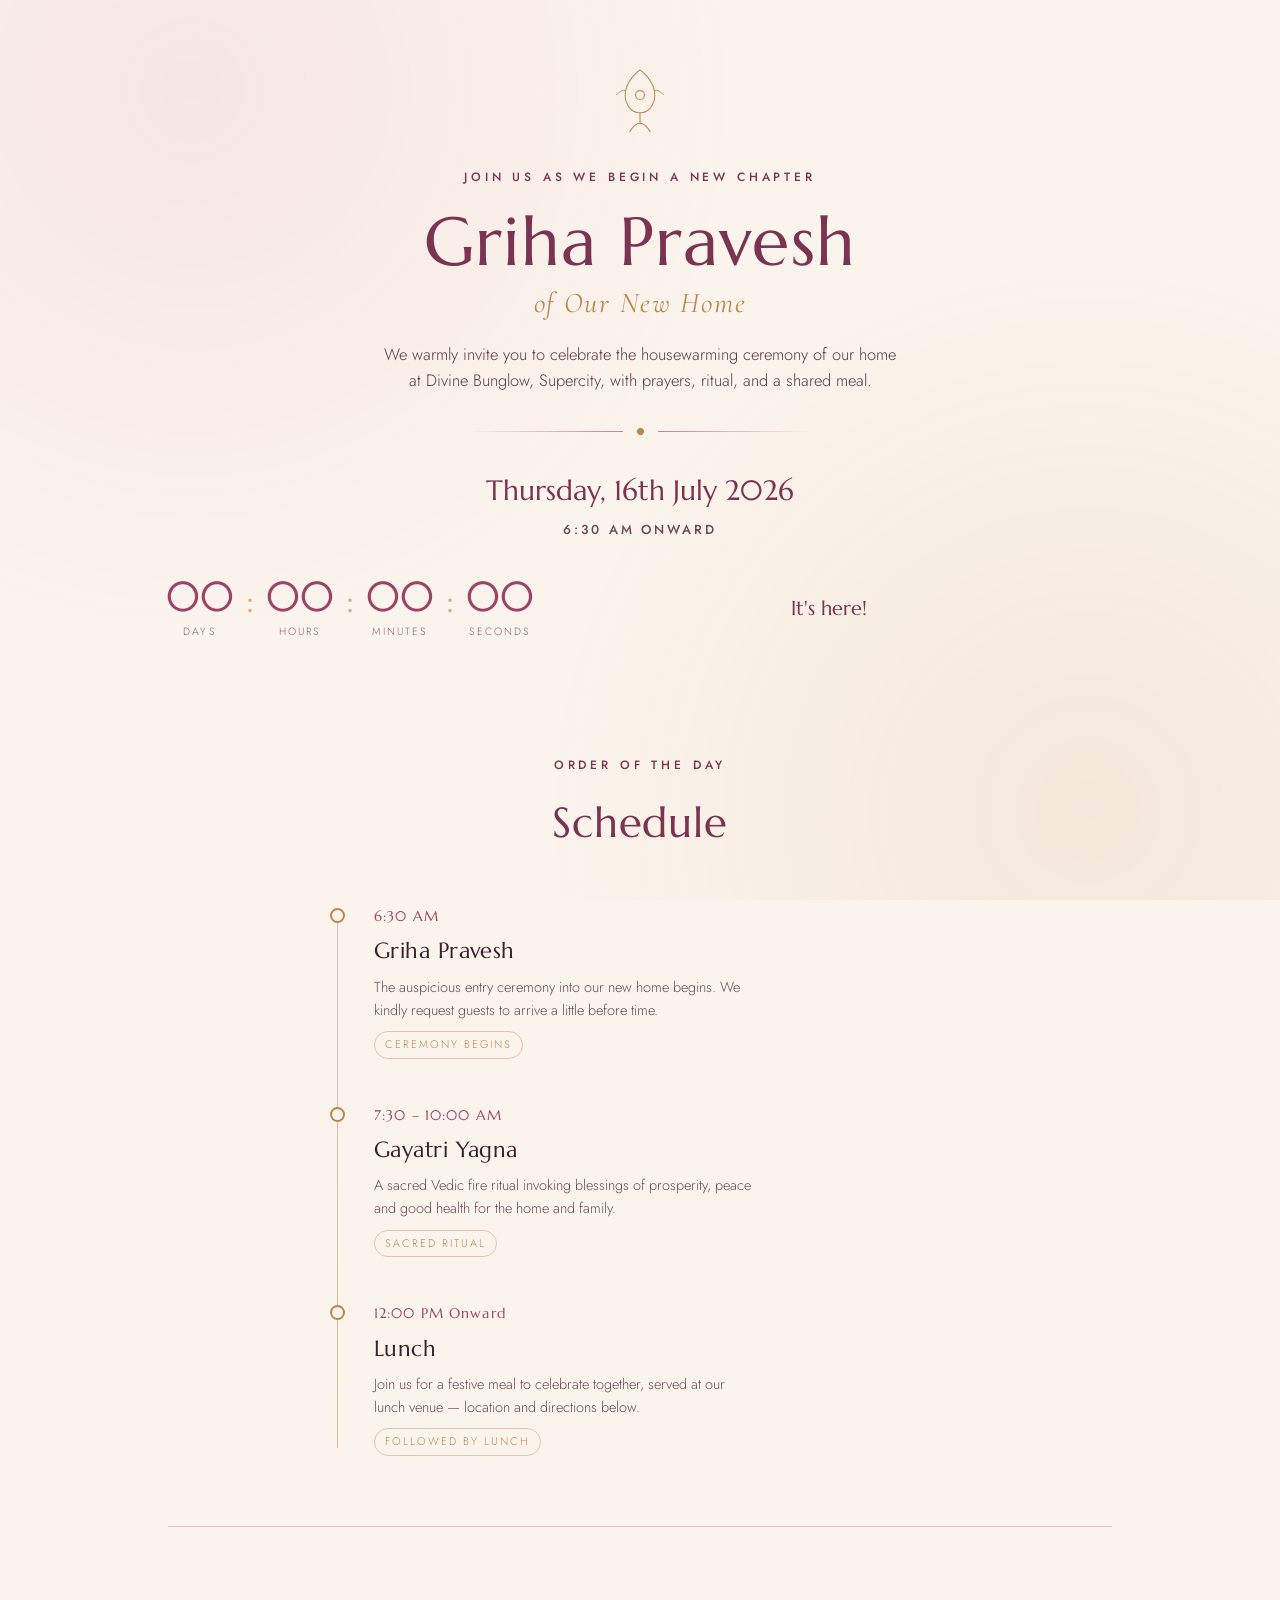
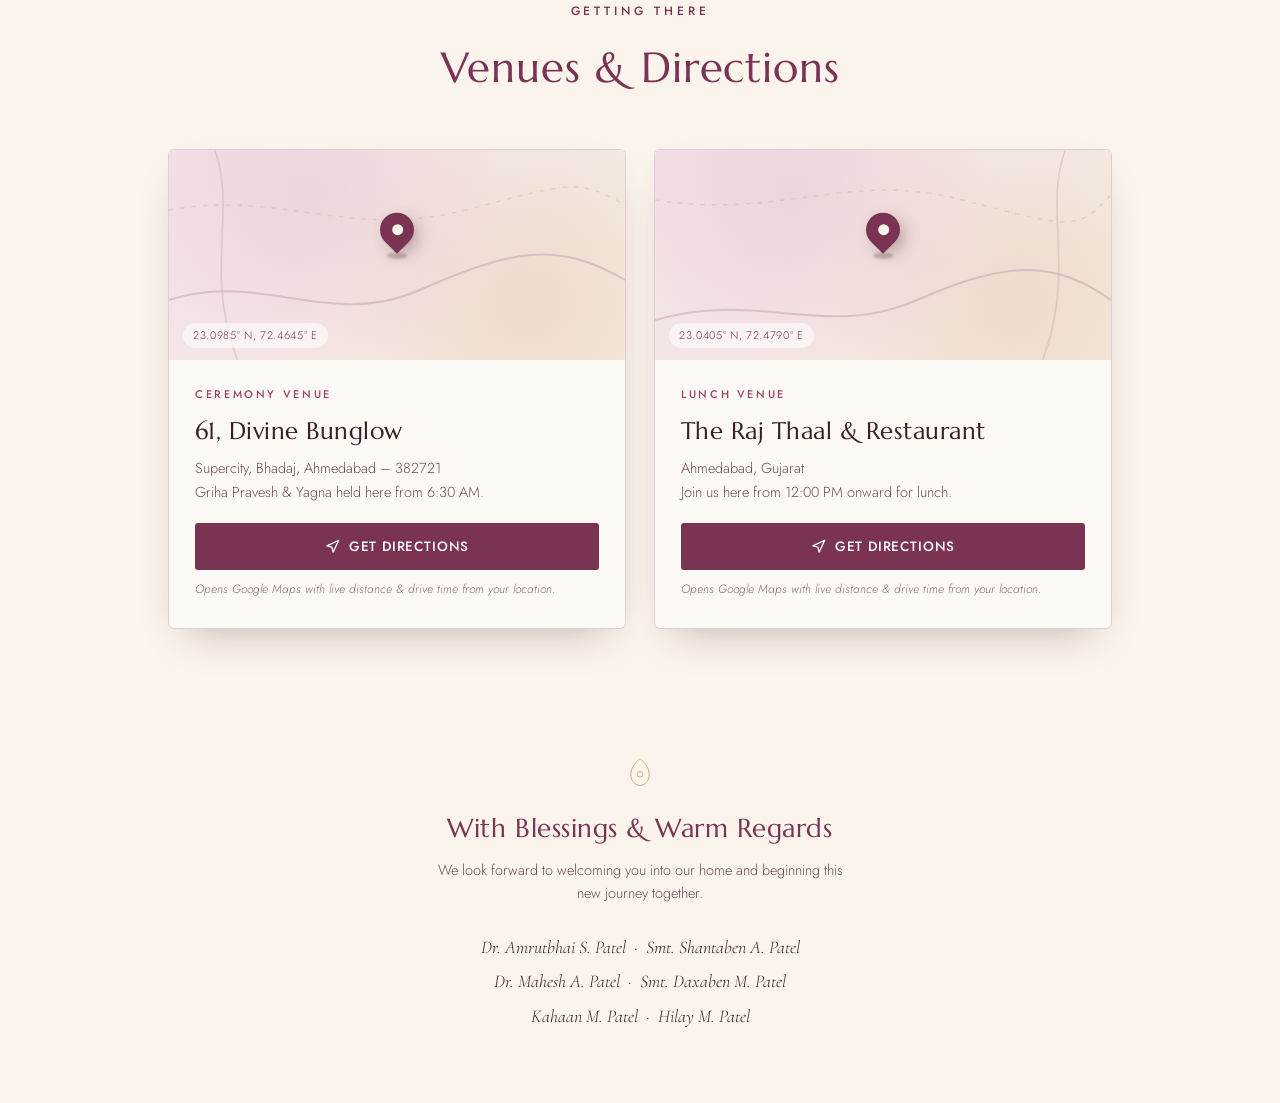
==== commit 7aee0bcc: "Update index.html" ====
--- a/divine/index.html
+++ b/divine/index.html
@@ -190,7 +190,7 @@
   .timeline::before{
     content:"";
     position:absolute;
-    left:167px;
+    left:17px;
     top:8px; bottom:8px;
     width:1px;
     background:linear-gradient(var(--rose), var(--gold));
@@ -198,23 +198,24 @@
   }
   .tl-item{
     display:grid;
-    grid-template-columns:128px 34px 1fr;
-    gap:0 22px;
+    grid-template-columns:34px 1fr;
+    gap:0 20px;
     align-items:flex-start;
-    padding-bottom:46px;
+    padding-bottom:44px;
   }
   .tl-item:last-child{padding-bottom:0;}
   .tl-time{
+    display:block;
     font-family:'Marcellus';
-    font-size:15.5px;
+    font-size:14px;
+    letter-spacing:0.08em;
     color:var(--mauve);
-    text-align:right;
-    padding-top:2px;
-    padding-right:2px;
+    padding-top:1px;
+    margin-bottom:6px;
     white-space:nowrap;
   }
   .tl-node{
-    display:flex; justify-content:center; align-items:flex-start; padding-top:5px;
+    display:flex; justify-content:center; align-items:flex-start; padding-top:4px;
   }
   .tl-node span{
     width:15px; height:15px;
@@ -410,17 +411,8 @@
   }
 
   @media (max-width:600px){
-    .tl-item{grid-template-columns:22px 1fr; gap:6px 12px; padding-bottom:40px;}
-    .tl-time{
-      grid-column:1 / 3;
-      text-align:left;
-      font-size:14px;
-      padding-top:0;
-      margin-bottom:2px;
-    }
-    .tl-node{ grid-row:2; grid-column:1; padding-top:3px; justify-content:flex-start; }
-    .tl-content{ grid-row:2; grid-column:2; }
-    .timeline::before{ left:11px; }
+    .timeline::before{ left:15px; }
+    .tl-item{ grid-template-columns:30px 1fr; gap:0 16px; padding-bottom:38px; }
     .datecard{padding:26px 20px;}
   }
 </style>
@@ -470,9 +462,9 @@
 
     <div class="timeline">
       <div class="tl-item">
-        <div class="tl-time">6:30 AM</div>
         <div class="tl-node"><span></span></div>
         <div class="tl-content">
+          <span class="tl-time">6:30 AM</span>
           <h3>Griha Pravesh</h3>
           <p>The auspicious entry ceremony into our new home begins. We kindly request guests to arrive a little before time.</p>
           <span class="tag">Ceremony Begins</span>
@@ -480,9 +472,9 @@
       </div>
 
       <div class="tl-item">
-        <div class="tl-time">7:30 – 10:00 AM</div>
         <div class="tl-node"><span></span></div>
         <div class="tl-content">
+          <span class="tl-time">7:30 – 10:00 AM</span>
           <h3>Gayatri Yagna</h3>
           <p>A sacred Vedic fire ritual invoking blessings of prosperity, peace and good health for the home and family.</p>
           <span class="tag">Sacred Ritual</span>
@@ -490,9 +482,9 @@
       </div>
 
       <div class="tl-item">
-        <div class="tl-time">12:00 PM Onward</div>
         <div class="tl-node"><span></span></div>
         <div class="tl-content">
+          <span class="tl-time">12:00 PM Onward</span>
           <h3>Lunch</h3>
           <p>Join us for a festive meal to celebrate together, served at our lunch venue — location and directions below.</p>
           <span class="tag">Followed By Lunch</span>
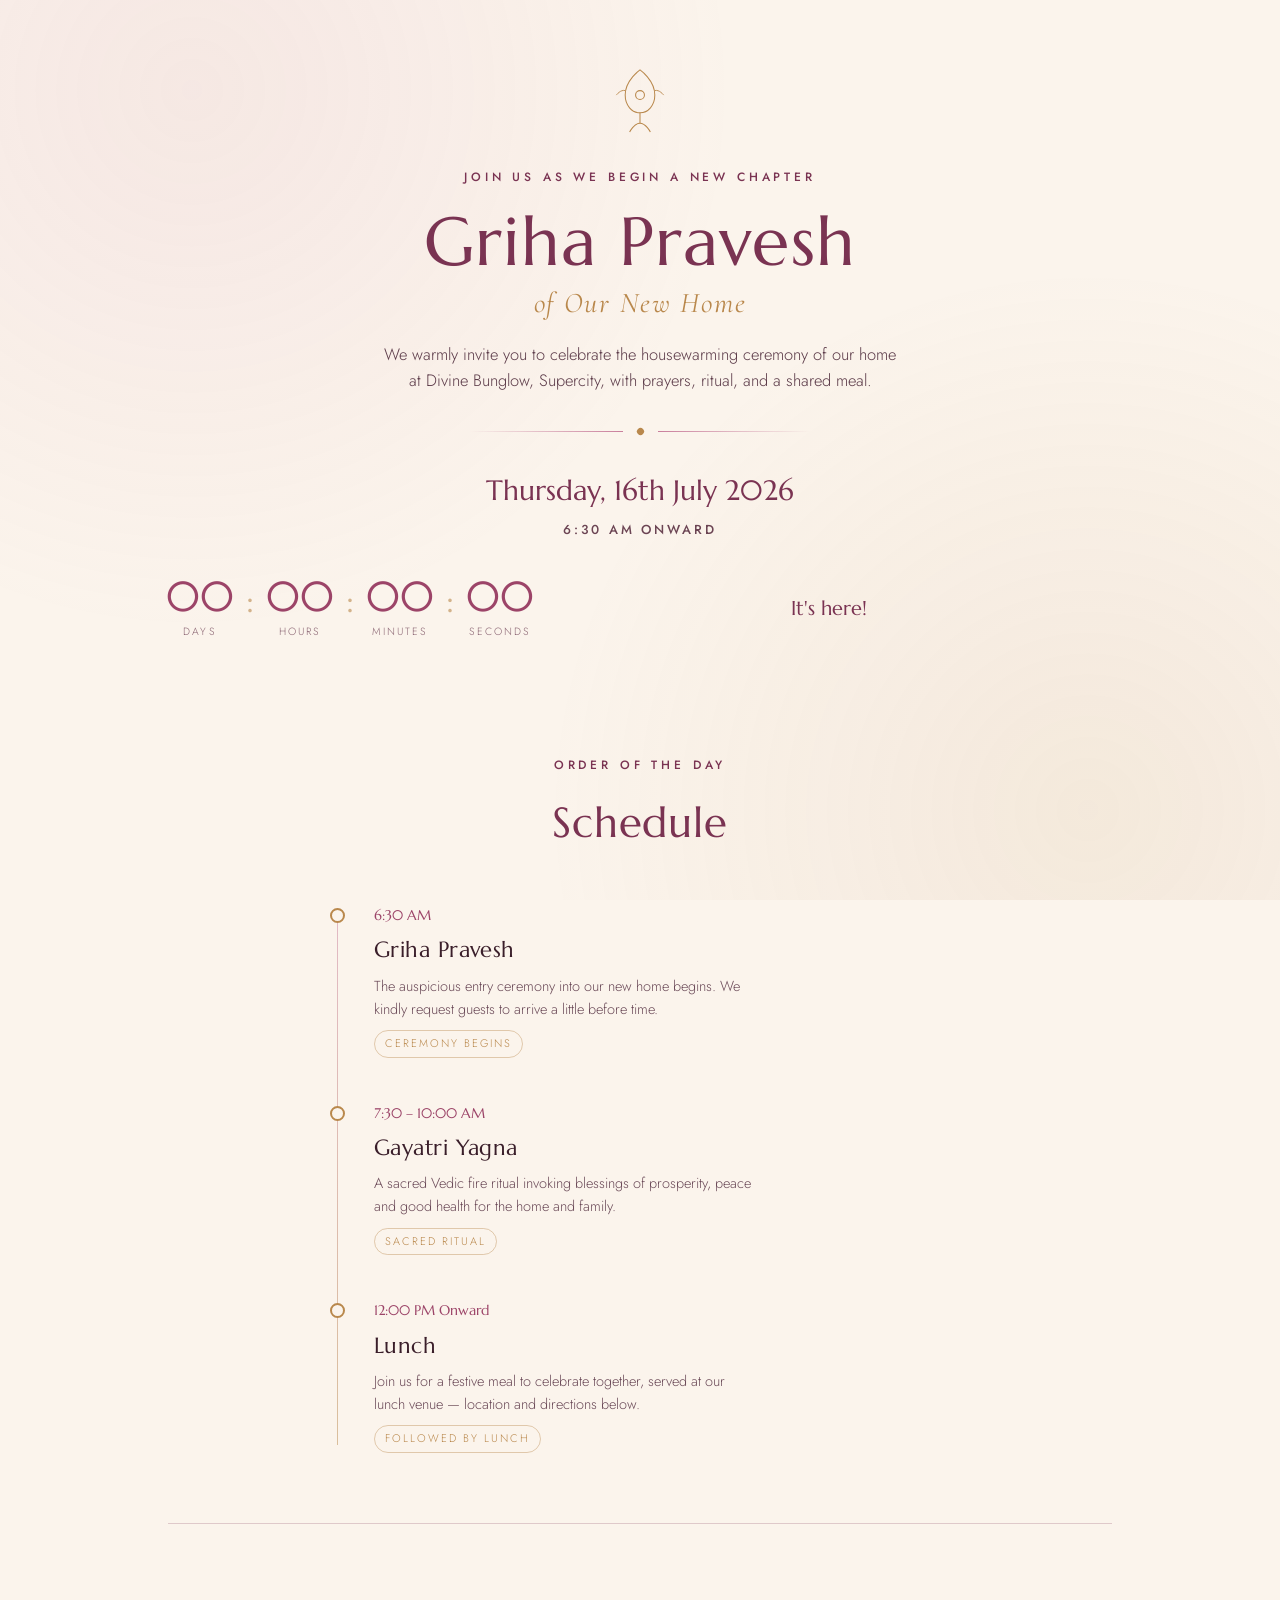
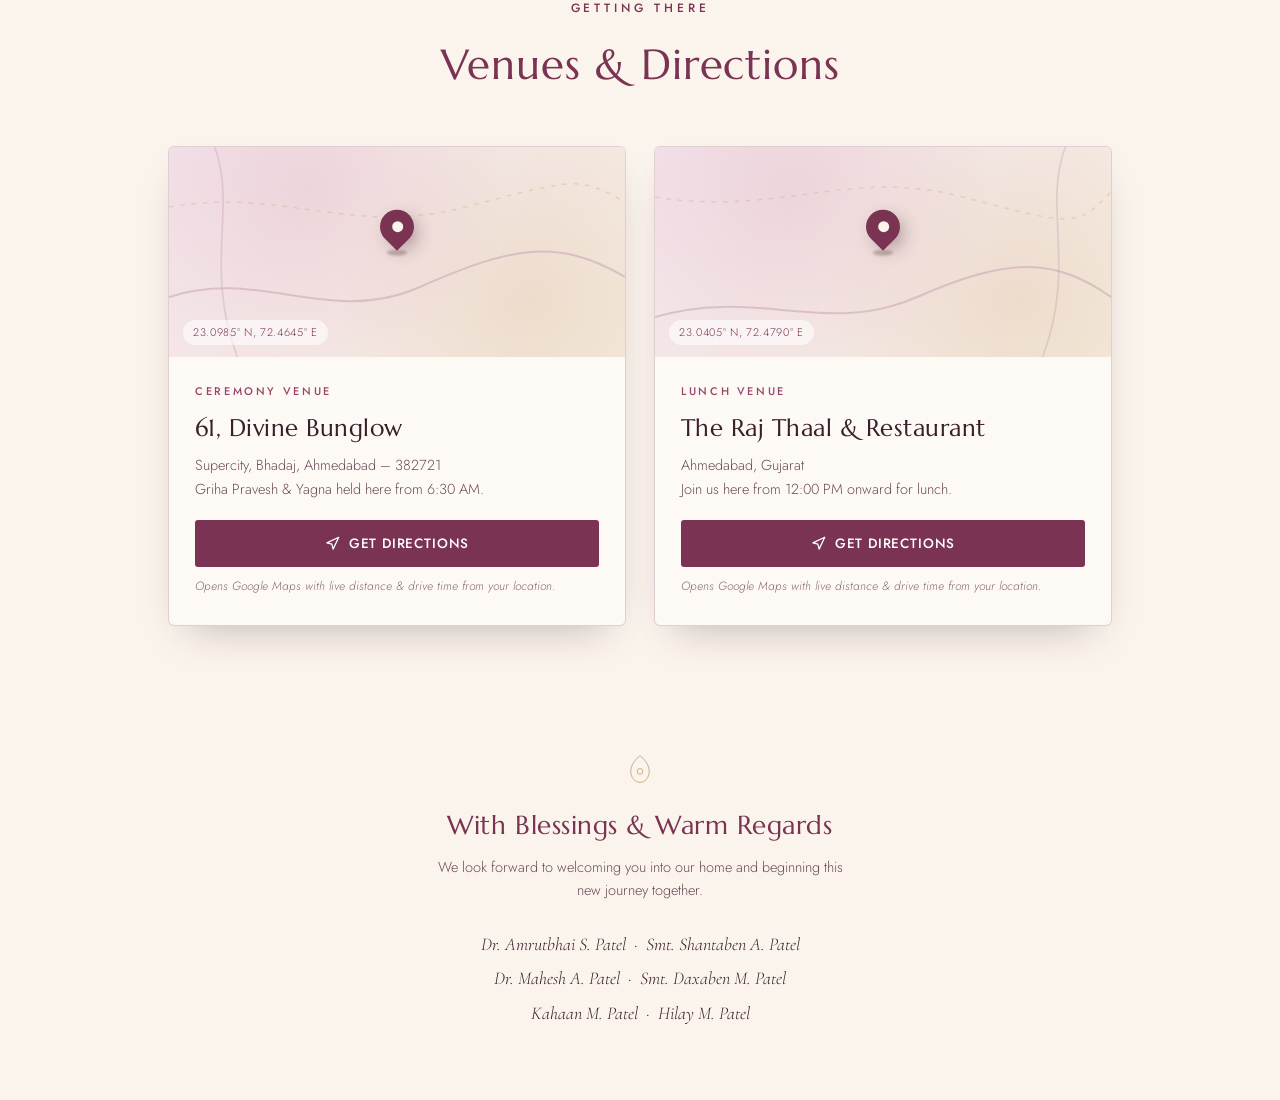
==== commit 2b35264f: "Update index.html" ====
--- a/divine/index.html
+++ b/divine/index.html
@@ -208,10 +208,9 @@
     display:block;
     font-family:'Marcellus';
     font-size:14px;
-    letter-spacing:0.08em;
     color:var(--mauve);
-    padding-top:1px;
-    margin-bottom:6px;
+    margin:0 0 6px;
+    padding:0;
     white-space:nowrap;
   }
   .tl-node{
@@ -228,7 +227,11 @@
   .tl-content h3{
     font-size:22px;
     color:var(--plum);
-    margin-bottom:6px;
+    margin:0 0 6px;
+    padding:0;
+  }
+  .tl-content{
+    margin:0; padding:0;
   }
   .tl-content p{
     font-size:14.5px;
@@ -464,7 +467,7 @@
       <div class="tl-item">
         <div class="tl-node"><span></span></div>
         <div class="tl-content">
-          <span class="tl-time">6:30 AM</span>
+          <div class="tl-time">6:30 AM</div>
           <h3>Griha Pravesh</h3>
           <p>The auspicious entry ceremony into our new home begins. We kindly request guests to arrive a little before time.</p>
           <span class="tag">Ceremony Begins</span>
@@ -474,7 +477,7 @@
       <div class="tl-item">
         <div class="tl-node"><span></span></div>
         <div class="tl-content">
-          <span class="tl-time">7:30 – 10:00 AM</span>
+          <div class="tl-time">7:30 – 10:00 AM</div>
           <h3>Gayatri Yagna</h3>
           <p>A sacred Vedic fire ritual invoking blessings of prosperity, peace and good health for the home and family.</p>
           <span class="tag">Sacred Ritual</span>
@@ -484,7 +487,7 @@
       <div class="tl-item">
         <div class="tl-node"><span></span></div>
         <div class="tl-content">
-          <span class="tl-time">12:00 PM Onward</span>
+          <div class="tl-time">12:00 PM Onward</div>
           <h3>Lunch</h3>
           <p>Join us for a festive meal to celebrate together, served at our lunch venue — location and directions below.</p>
           <span class="tag">Followed By Lunch</span>
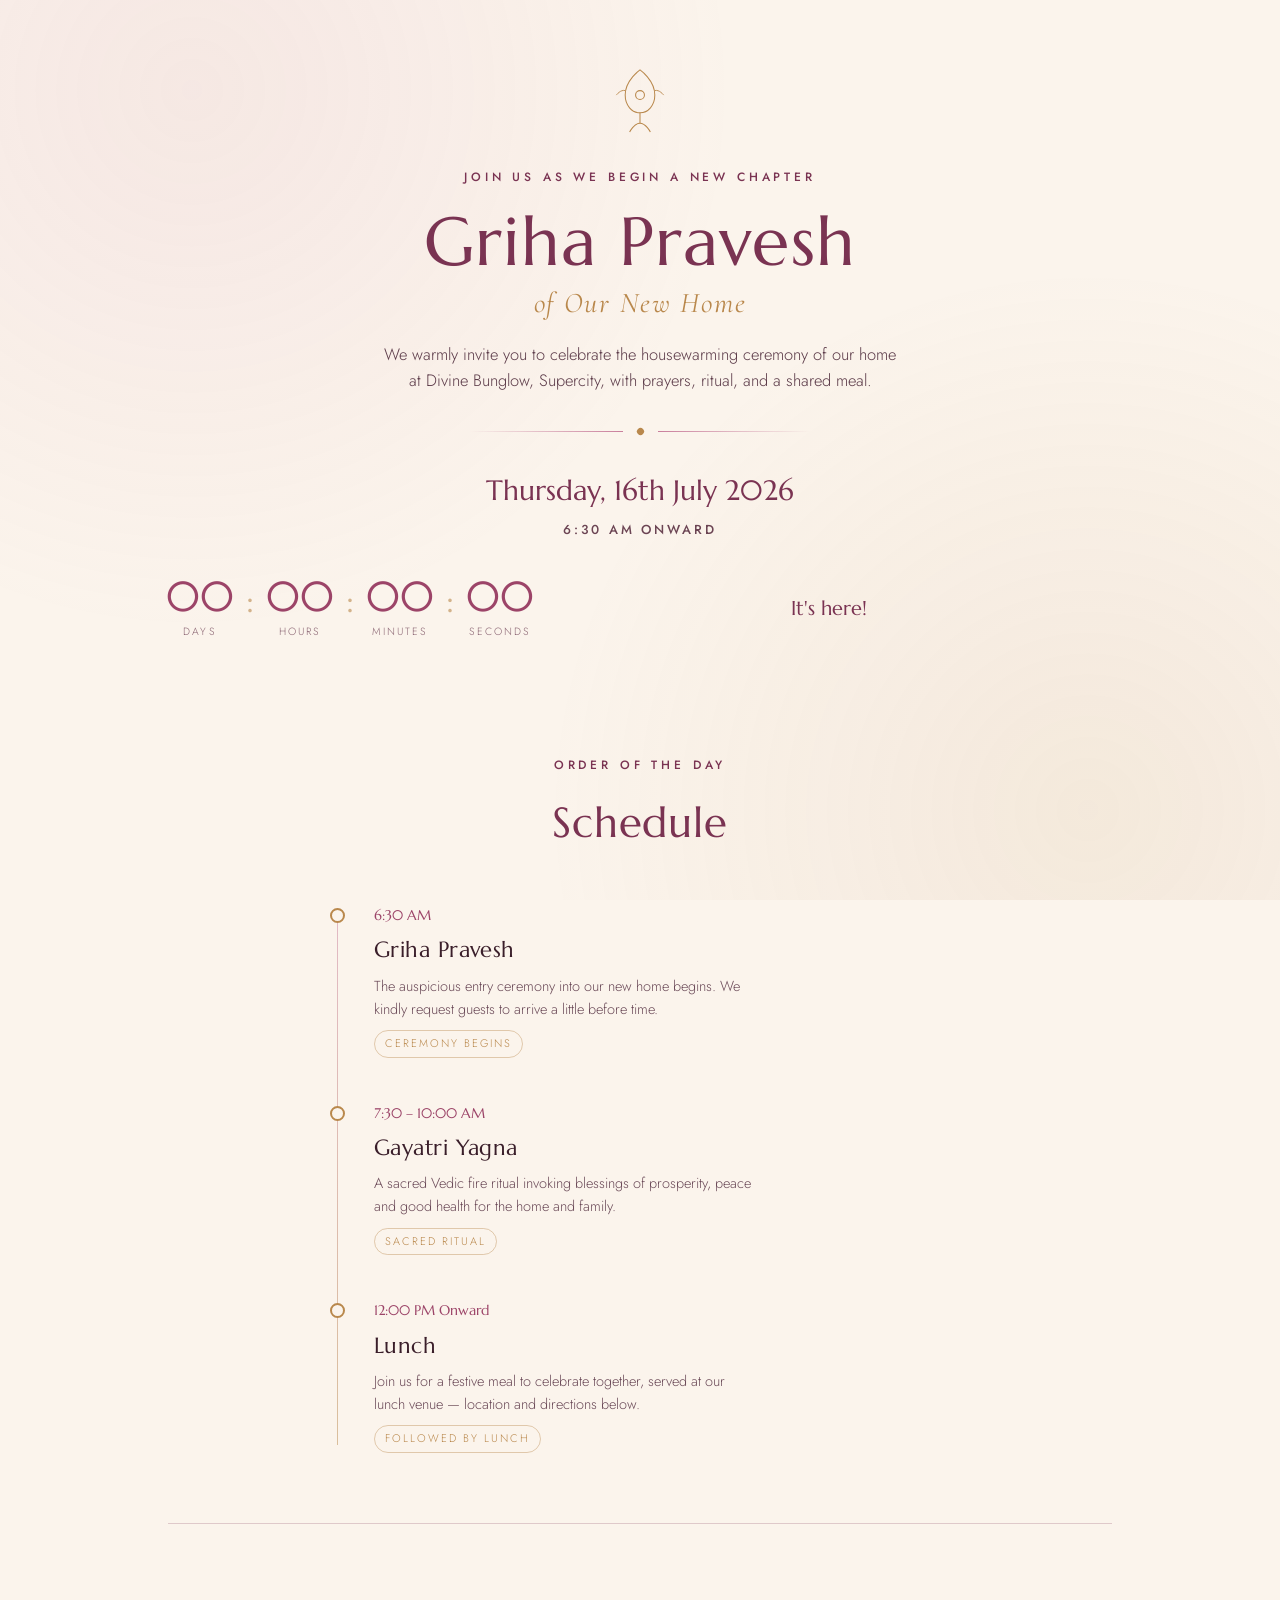
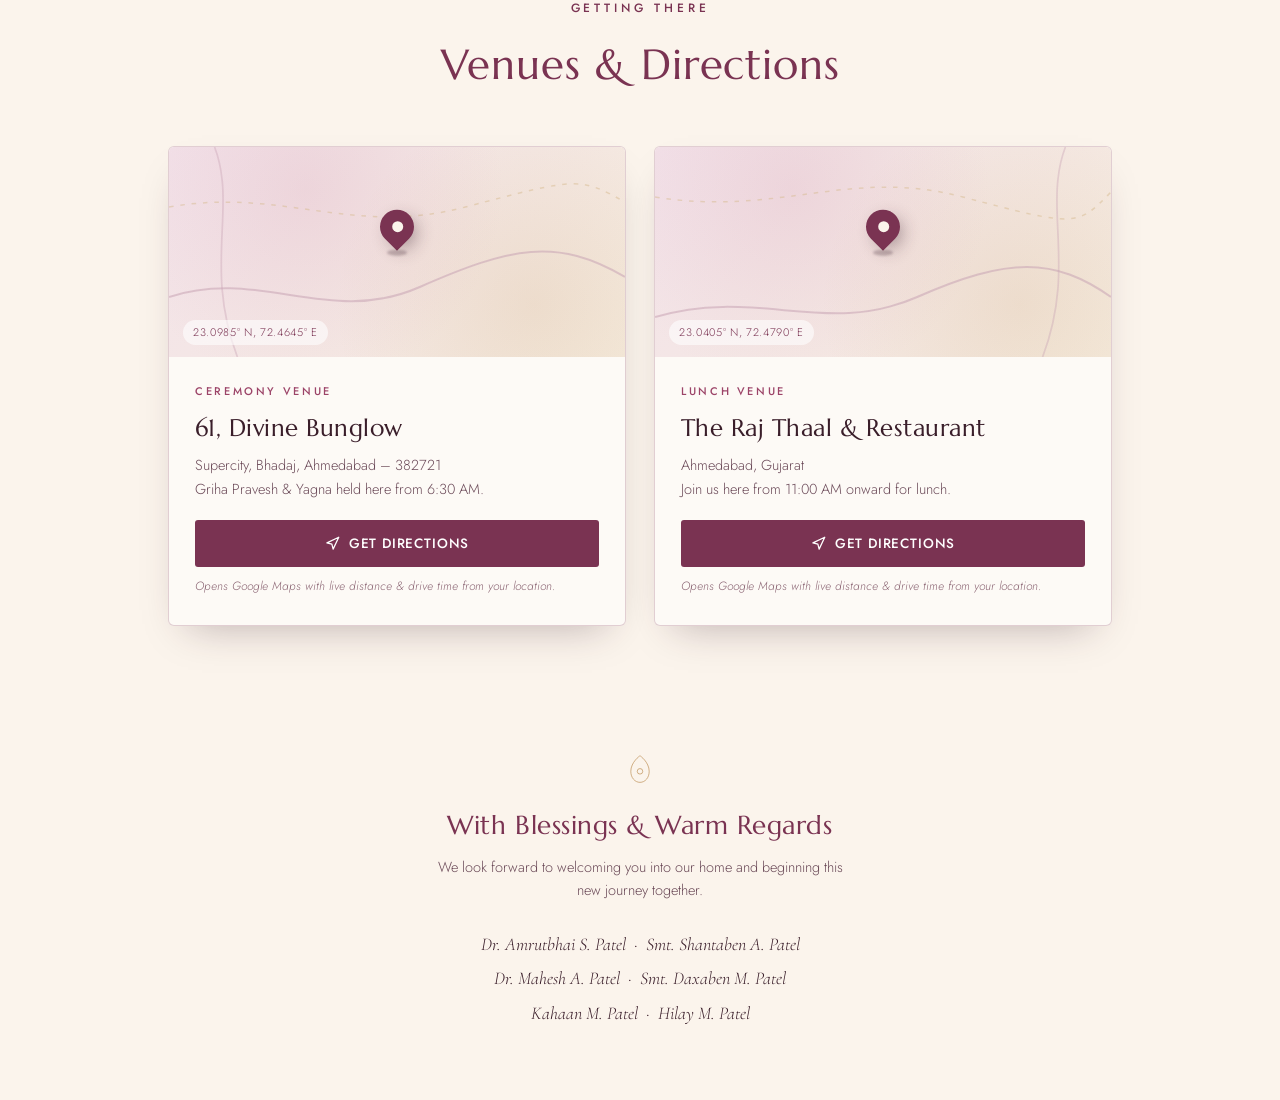
==== commit 558791bf: "Update index.html" ====
--- a/divine/index.html
+++ b/divine/index.html
@@ -545,7 +545,7 @@
         <div class="loc-body">
           <span class="loc-kicker">Lunch Venue</span>
           <h3>The Raj Thaal &amp; Restaurant</h3>
-          <p class="loc-addr">Ahmedabad, Gujarat<br>Join us here from 12:00 PM onward for lunch.</p>
+          <p class="loc-addr">Ahmedabad, Gujarat<br>Join us here from 11:00 AM onward for lunch.</p>
           <a class="btn-directions"
              href="https://www.google.com/maps/dir/?api=1&destination=23.040479,72.479029&travelmode=driving">
             <svg viewBox="0 0 24 24" fill="none" stroke="currentColor" stroke-width="2" stroke-linecap="round" stroke-linejoin="round"><polygon points="3 11 22 2 13 21 11 13 3 11"></polygon></svg>
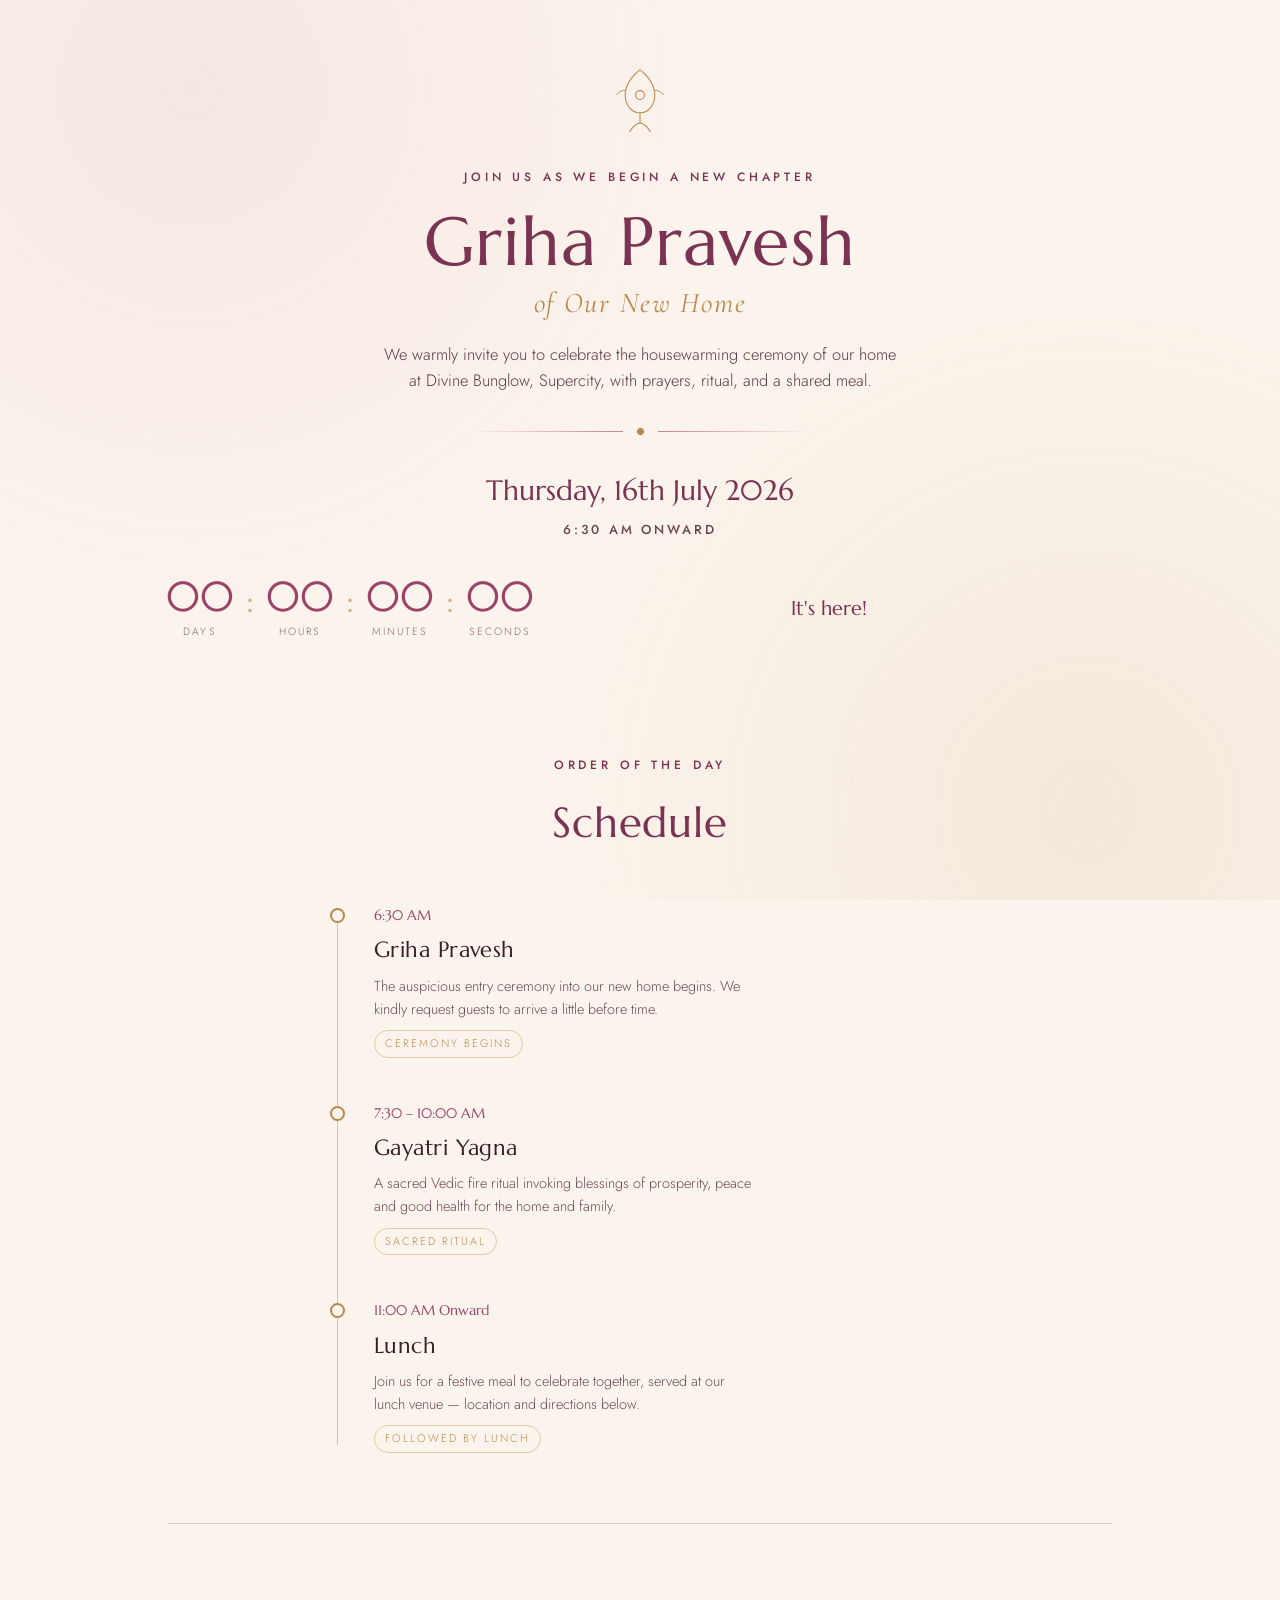
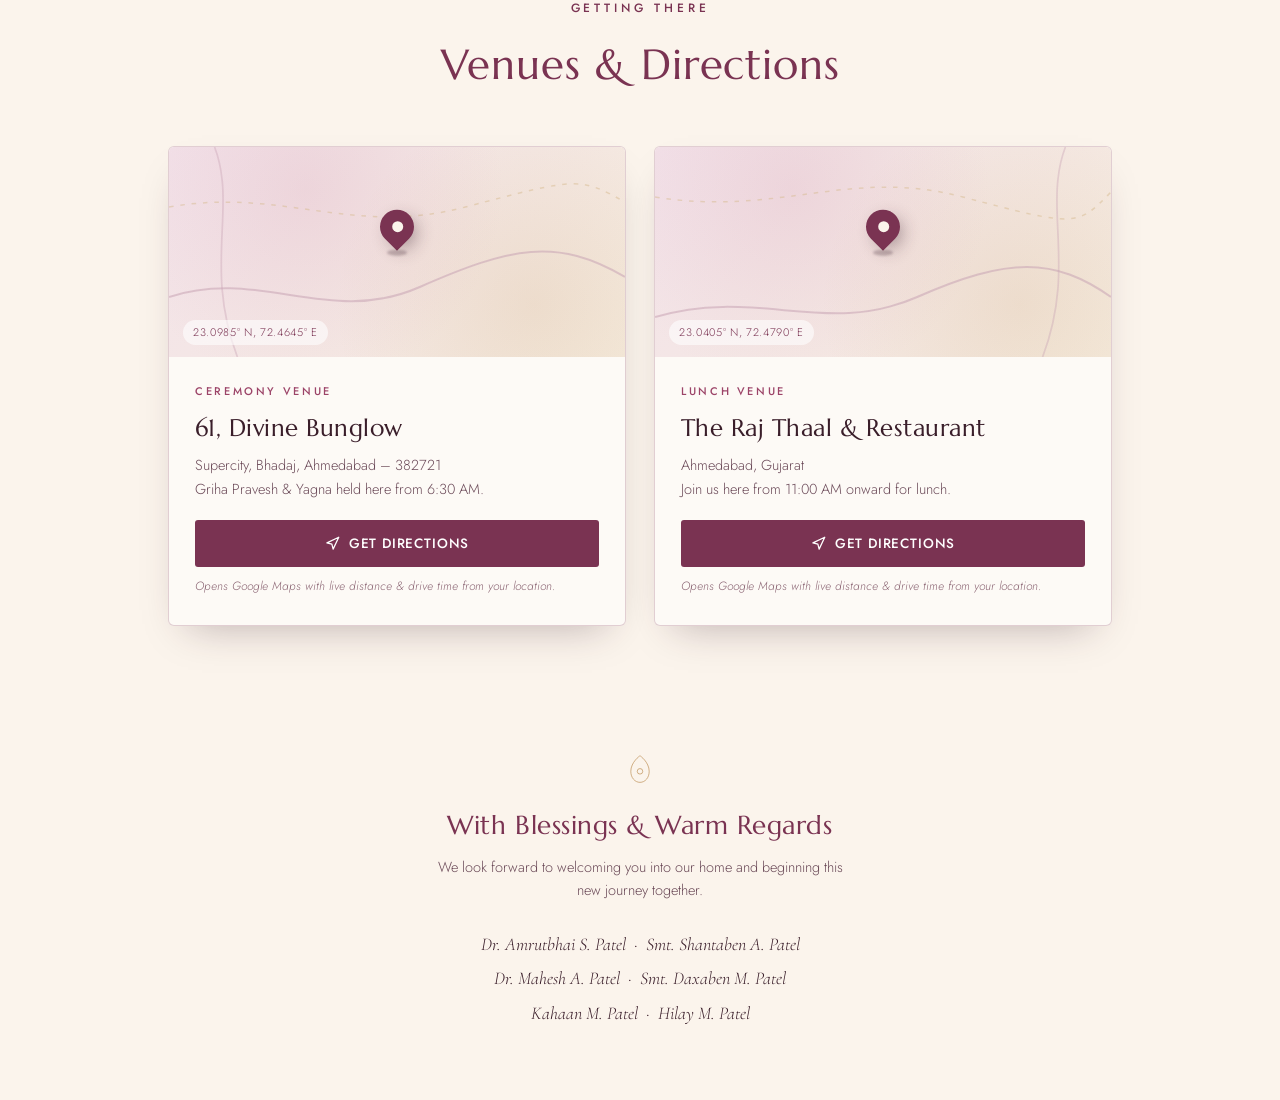
==== commit ce637e08: "Change lunch start time from 12 PM to 11 AM" ====
--- a/divine/index.html
+++ b/divine/index.html
@@ -487,7 +487,7 @@
       <div class="tl-item">
         <div class="tl-node"><span></span></div>
         <div class="tl-content">
-          <div class="tl-time">12:00 PM Onward</div>
+          <div class="tl-time">11:00 AM Onward</div>
           <h3>Lunch</h3>
           <p>Join us for a festive meal to celebrate together, served at our lunch venue — location and directions below.</p>
           <span class="tag">Followed By Lunch</span>
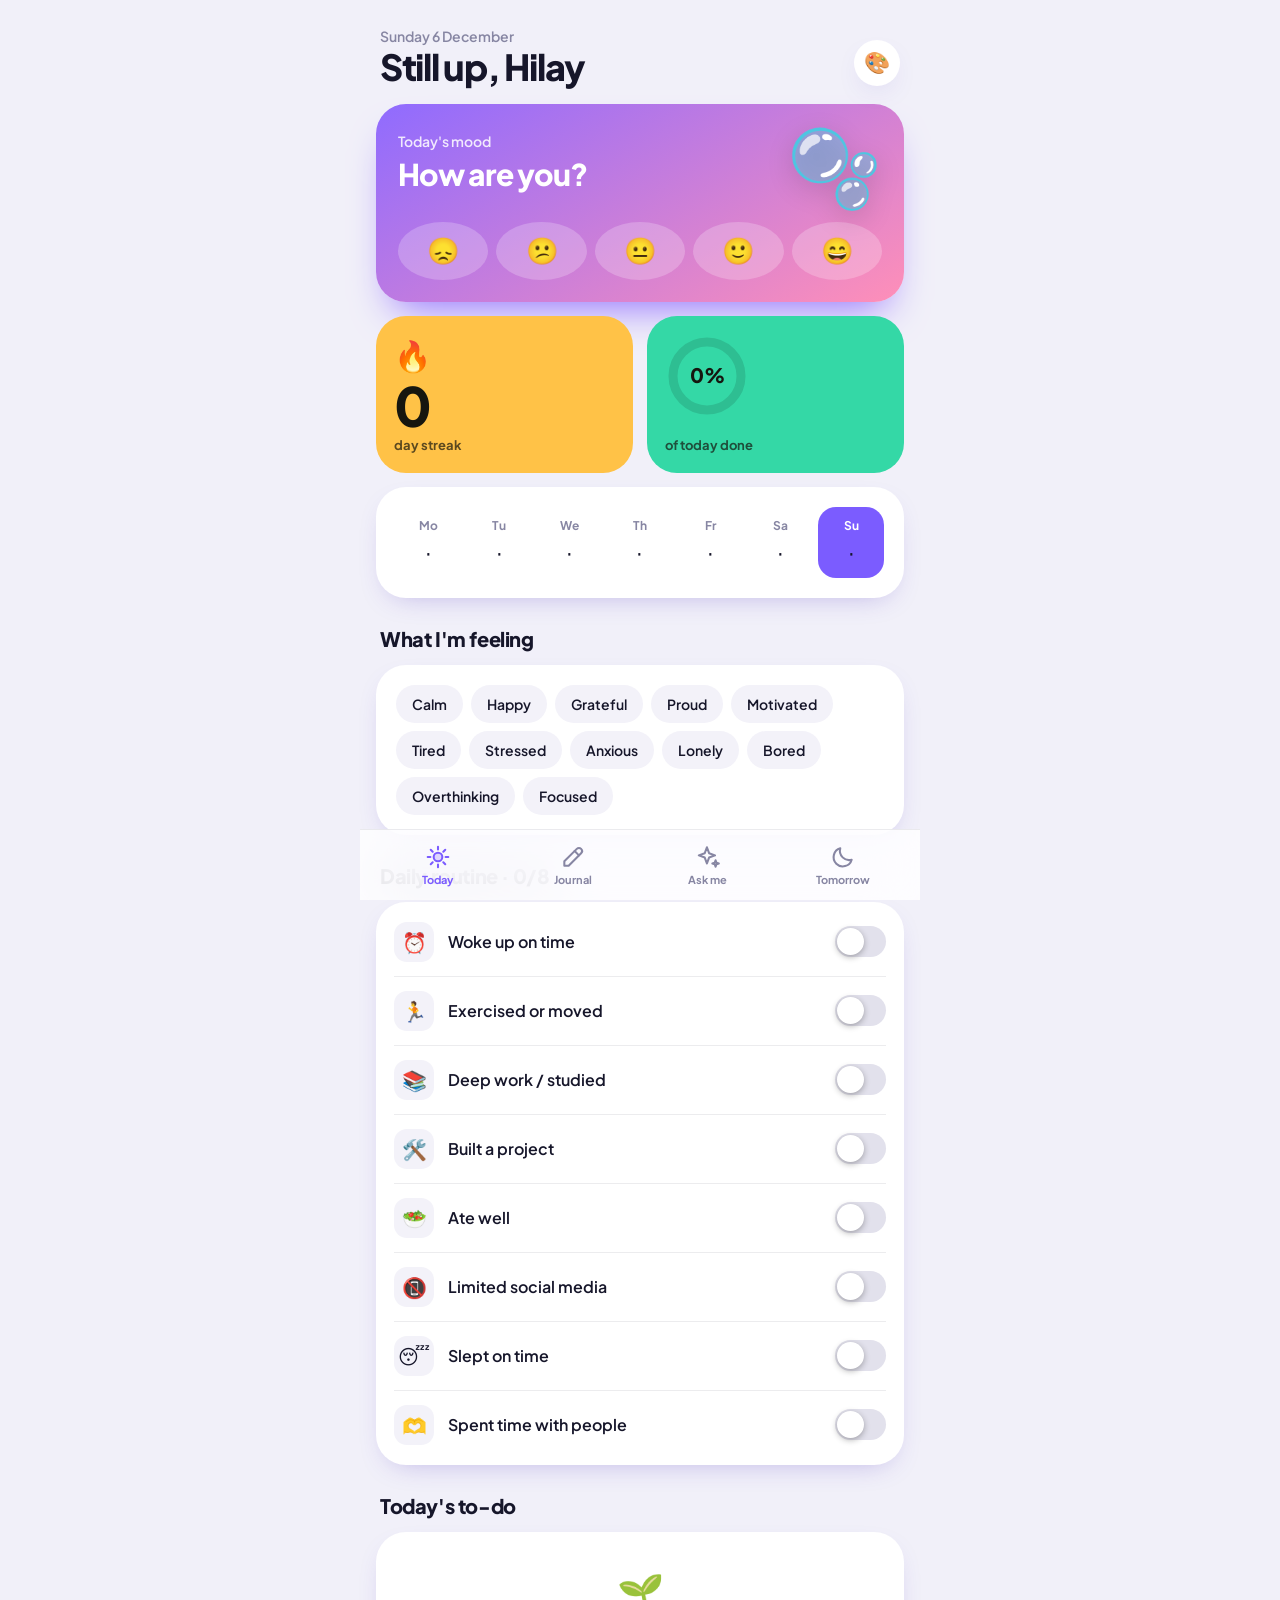
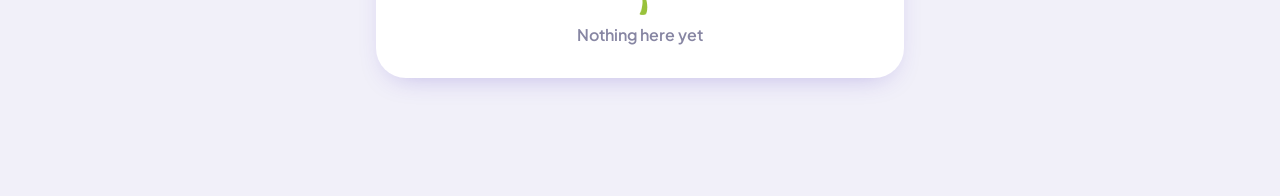
==== commit 442ea364: "Update index.html" ====
--- a/divine/index.html
+++ b/divine/index.html
@@ -1,620 +1,217 @@
 <!DOCTYPE html>
-<html lang="en">
-<head>
-<meta charset="UTF-8">
-<meta name="viewport" content="width=device-width, initial-scale=1.0">
-<title>Griha Pravesh — Divine Bunglow 61</title>
-<meta name="description" content="Join us for the Griha Pravesh ceremony of our new home — Thursday, July 16, 2026.">
-<link rel="preconnect" href="https://fonts.googleapis.com">
-<link href="https://fonts.googleapis.com/css2?family=Cormorant+Garamond:ital,wght@0,400;0,500;0,600;1,500&family=Marcellus&family=Jost:wght@300;400;500;600&display=swap" rel="stylesheet">
+<html lang="en" data-t="candy"><head><meta charset="utf-8">
+<meta name="viewport" content="width=device-width, initial-scale=1, viewport-fit=cover">
+<meta name="apple-mobile-web-app-capable" content="yes">
+<meta name="apple-mobile-web-app-status-bar-style" content="default">
+<meta name="apple-mobile-web-app-title" content="Journal">
+<title>My Journal</title>
+<link rel="stylesheet" href="https://fonts.googleapis.com/css2?family=Plus+Jakarta+Sans:wght@500;600;700;800&display=swap">
 <style>
-  :root{
-    --ivory:#FBF4EC;
-    --ivory-deep:#F3E7DC;
-    --plum:#3A1E2A;
-    --mauve:#9C4468;
-    --mauve-deep:#7A3352;
-    --rose:#C97E9C;
-    --gold:#B9884C;
-    --blush:#F5E2E7;
-    --line: rgba(122,51,82,0.22);
-    --shadow: 0 18px 40px -20px rgba(58,30,42,0.35);
-  }
-  *{box-sizing:border-box; margin:0; padding:0;}
-  html{scroll-behavior:smooth;}
-  body{
-    background:var(--ivory);
-    color:var(--plum);
-    font-family:'Jost', sans-serif;
-    font-weight:300;
-    line-height:1.6;
-    overflow-x:hidden;
-  }
-  body::before{
-    content:"";
-    position:fixed; inset:0;
-    background-image:
-      radial-gradient(circle at 15% 10%, rgba(201,126,156,0.10), transparent 40%),
-      radial-gradient(circle at 85% 90%, rgba(185,136,76,0.10), transparent 40%);
-    pointer-events:none;
-    z-index:0;
-  }
-  .wrap{max-width:1000px; margin:0 auto; padding:0 28px; position:relative; z-index:1;}
+:root,[data-t=candy]{--bg:#F1F0F9;--card:#fff;--ink:#16162A;--mut:#8786A3;--ln:rgba(22,22,42,.08);--c1:#7B5CFF;--c2:#FF6FA3;--c3:#34D8A6;--c4:#FFC247;--off:#E2E1EC;--in:#F3F2F9;--sh:0 10px 28px -14px rgba(70,40,190,.35)}
+[data-t=midnight]{--bg:#08080F;--card:#16161F;--ink:#F5F5FA;--mut:#8B8BA6;--ln:rgba(255,255,255,.08);--c1:#8F7BFF;--c2:#FF6B9A;--c3:#35E0B0;--c4:#FFC857;--off:#3A3A52;--in:#0D0D15;--sh:none}
+[data-t=matcha]{--bg:#E8EFDD;--card:#FAFCF5;--ink:#1B2A1C;--mut:#74846D;--ln:rgba(27,42,28,.09);--c1:#2F7A4F;--c2:#D4A72C;--c3:#7BD389;--c4:#F6B66B;--off:#D2DBC4;--in:#EDF2E4;--sh:0 10px 28px -14px rgba(40,90,50,.4)}
+[data-t=sunset]{--bg:#FFEEE4;--card:#FFFAF6;--ink:#2B1420;--mut:#A2798A;--ln:rgba(43,20,32,.08);--c1:#FF5A5F;--c2:#FF9B3D;--c3:#3ED6B0;--c4:#FFD36B;--off:#F1D9CE;--in:#FFF0E8;--sh:0 10px 28px -14px rgba(220,70,50,.4)}
+*{box-sizing:border-box;-webkit-tap-highlight-color:transparent}
+:root{--f:'Plus Jakarta Sans',-apple-system,'SF Pro Display',system-ui,sans-serif;padding-top:env(safe-area-inset-top,0px)}
+html,body{margin:0;min-height:100%;background:var(--bg);transition:background .4s}
+body{font:500 16px/1.45 var(--f);color:var(--ink);max-width:560px;margin:0 auto;padding-bottom:calc(104px + env(safe-area-inset-bottom,0px))}
+main{padding:8px 16px 0}
+h1,h2,h3,p{margin:0}
+.top{display:flex;justify-content:space-between;align-items:flex-end;padding:18px 4px 18px}
+.top p{color:var(--mut);font-weight:600;font-size:14px;margin-bottom:2px}
+.top h1{font-size:36px;font-weight:800;letter-spacing:-.035em;line-height:1.05}
+.th{width:46px;height:46px;border-radius:50%;border:0;background:var(--card);box-shadow:var(--sh);font-size:21px}
+.st{font-size:20px;font-weight:800;letter-spacing:-.02em;margin:26px 4px 12px}
+.card,.tile,.hero{border-radius:30px;margin-bottom:14px}
+.card{background:var(--card);padding:20px;box-shadow:var(--sh)}
+.hero{padding:22px;color:#fff;background:linear-gradient(150deg,var(--m1),var(--m2));box-shadow:0 22px 40px -18px var(--m1);transition:background .5s}
+.hrow{display:flex;justify-content:space-between;align-items:center}
+.hrow p{opacity:.85;font-weight:600;font-size:14px}.hrow h2{font-size:30px;font-weight:800;letter-spacing:-.03em;margin-top:2px}
+.big{font-size:76px;line-height:1;filter:drop-shadow(0 8px 12px rgba(0,0,0,.2))}
+.pick{display:flex;gap:8px;margin-top:20px}
+.pick button{flex:1;aspect-ratio:1;max-height:58px;border-radius:50%;border:0;font-size:26px;background:rgba(255,255,255,.22);transition:.25s}
+.pick button.on{background:#fff;transform:translateY(-4px) scale(1.08);box-shadow:0 10px 18px -6px rgba(0,0,0,.35)}
+.grid2{display:grid;grid-template-columns:1fr 1fr;gap:14px}
+.tile{padding:18px;min-height:150px;display:flex;flex-direction:column;justify-content:space-between;color:#16160F;margin-bottom:14px}
+.t4{background:var(--c4)}.t3{background:var(--c3)}
+.tile b{font-size:54px;font-weight:800;letter-spacing:-.04em;line-height:1}.tile small{font-weight:700;opacity:.7;font-size:13px}
+.tile span{font-size:30px}
+.week{display:flex;justify-content:space-between}
+.wd{width:13.5%;text-align:center;padding:10px 0;border-radius:18px}
+.wd small{display:block;color:var(--mut);font-weight:700;font-size:12px}.wd b{display:block;font-size:21px;font-weight:500;min-height:30px;margin-top:3px}
+.wd.now{background:var(--c1);}.wd.now small{color:#fff}
+.chips{display:flex;flex-wrap:wrap;gap:8px}
+.chip{border:0;background:var(--in);color:var(--ink);padding:10px 16px;border-radius:99px;font:600 14px var(--f);transition:.2s}
+.chip.on{background:var(--c1);color:#fff;box-shadow:0 8px 16px -8px var(--c1)}
+.list{padding:6px 18px}
+.row{display:flex;align-items:center;gap:14px;width:100%;padding:14px 0;border:0;border-bottom:1px solid var(--ln);background:none;color:var(--ink);font:600 16px var(--f);text-align:left}
+.row:last-child{border:0}
+.ri{width:40px;height:40px;border-radius:13px;display:grid;place-items:center;font-size:20px;background:var(--in);flex:none}
+.row .t{flex:1}
+.sw{width:51px;height:31px;border-radius:99px;background:var(--off);position:relative;transition:.25s;flex:none}
+.sw:after{content:"";position:absolute;top:2px;left:2px;width:27px;height:27px;border-radius:50%;background:#fff;box-shadow:0 2px 6px rgba(0,0,0,.3);transition:.25s}
+.sw.on{background:var(--c3)}.sw.on:after{transform:translateX(20px)}
+.ck{width:30px;height:30px;border-radius:50%;border:2.5px solid var(--off);flex:none;display:grid;place-items:center;font-weight:800;font-size:15px;color:#fff;transition:.2s}
+.ck.on{background:var(--c1);border-color:var(--c1)}
+.done .t{text-decoration:line-through;opacity:.4}
+.x{border:0;background:none;color:var(--mut);font-size:18px;padding:10px}
+.empty{text-align:center;color:var(--mut);padding:26px 0;font-weight:600}.empty b{display:block;font-size:38px;margin-bottom:4px}
+textarea,input[type=text]{width:100%;background:var(--in);border:2px solid transparent;border-radius:20px;padding:15px 17px;color:var(--ink);font:500 16px/1.45 var(--f);resize:vertical;margin-top:10px}
+textarea{min-height:100px}::placeholder{color:var(--mut);opacity:.8}
+textarea:focus,input:focus{outline:0;border-color:var(--c1)}
+label.l{display:flex;gap:10px;align-items:center;font-weight:800;font-size:17px;letter-spacing:-.01em}
+.fld+.fld{margin-top:22px}
+.gc{background:linear-gradient(150deg,var(--c1),var(--c2));color:#fff;box-shadow:0 22px 40px -18px var(--c1)}
+.gc textarea{background:rgba(255,255,255,.2);color:#fff}.gc textarea::placeholder{color:#fff;opacity:.7}.gc textarea:focus{border-color:#fff}
+.btn{border:0;border-radius:20px;padding:15px 24px;font:700 16px var(--f);background:var(--c1);color:#fff;box-shadow:0 12px 22px -10px var(--c1)}
+.btn:active{transform:scale(.97)}.btn.g{background:var(--in);color:var(--ink);box-shadow:none}
+.pill{display:inline-block;background:rgba(255,255,255,.22);padding:6px 13px;border-radius:99px;font-weight:700;font-size:13px}
+.q{font-size:29px;font-weight:800;letter-spacing:-.03em;line-height:1.12;margin:16px 0 8px}
+.pb{height:8px;background:var(--in);border-radius:9px;overflow:hidden;margin:0 4px 16px}.pb i{display:block;height:100%;background:linear-gradient(90deg,var(--c1),var(--c2));border-radius:9px;transition:.5s}
+.opt{display:flex;gap:14px;align-items:center;width:100%;text-align:left;margin-top:10px;padding:14px 16px;border-radius:22px;border:0;background:rgba(255,255,255,.18);color:#fff;font:600 16px var(--f);transition:.2s}
+.opt .lt{width:30px;height:30px;flex:none;border-radius:11px;display:grid;place-items:center;font-weight:800;font-size:13px;background:rgba(255,255,255,.25)}
+.opt.on{background:#fff;color:#16162A;box-shadow:0 12px 22px -10px rgba(0,0,0,.4)}.opt.on .lt{background:var(--c1);color:#fff}
+.nav{display:flex;justify-content:space-between;margin-top:18px}
+.nav .g{background:rgba(255,255,255,.2);color:#fff}.nav .btn:not(.g){background:#fff;color:var(--c1);box-shadow:none}
+.dots{display:grid;grid-template-columns:repeat(7,1fr);gap:8px}
+.dots button{aspect-ratio:1;border:0;border-radius:14px;background:var(--in);color:var(--mut);font:700 13px var(--f)}
+.dots .ans{background:color-mix(in srgb,var(--c3) 35%,var(--in));color:var(--ink)}.dots .on{background:var(--c1);color:#fff}
+.ent{padding:13px 0;border-bottom:1px solid var(--ln)}.ent:last-child{border:0}.ent b{font-weight:800}.ent div{color:var(--mut);font-size:14px;margin-top:2px}
+.add{display:flex;gap:8px}.add input{margin:0}
+.tabs{background:var(--card);position:fixed;left:0;right:0;bottom:0;max-width:560px;margin:0 auto;display:flex;padding:8px 10px calc(8px + env(safe-area-inset-bottom,0px));background:color-mix(in srgb,var(--card) 82%,transparent);backdrop-filter:blur(26px) saturate(1.8);-webkit-backdrop-filter:blur(26px) saturate(1.8);border-top:1px solid var(--ln)}
+.tabs button{flex:1;border:0;background:none;color:var(--mut);font:700 11px var(--f);display:flex;flex-direction:column;align-items:center;gap:3px;padding:6px 0}
+.tabs svg{width:26px;height:26px;fill:none;stroke:currentColor;stroke-width:1.9;stroke-linecap:round;stroke-linejoin:round}
+.tabs .on{color:var(--c1)}.tabs .on svg{fill:color-mix(in srgb,var(--c1) 22%,transparent)}
+@media(prefers-reduced-motion:reduce){*{transition:none!important}}
 
-  h1,h2,h3{font-family:'Marcellus', serif; font-weight:400; letter-spacing:0.02em;}
-  .eyebrow{
-    font-family:'Jost', sans-serif;
-    text-transform:uppercase;
-    letter-spacing:0.32em;
-    font-size:12px;
-    color:var(--mauve-deep);
-    font-weight:500;
-  }
+</style>
+</head><body><main id="app"><p style="padding:28px 8px;font:16px -apple-system,sans-serif;color:#555">Loading your journal… if this text stays, your browser blocked the script. Open this file directly in Safari or Chrome.</p></main><nav class="tabs" id="tabs"></nav><script>
+window.addEventListener("error",function(e){var a=document.getElementById("app");if(a)a.innerHTML='<pre style="padding:20px;white-space:pre-wrap;color:#c00;font:14px monospace">Journal error: '+e.message+" (line "+e.lineno+")</pre>"});
 
-  /* ---------- decorative arch shared ---------- */
-  .arch-line{
-    position:relative;
-  }
-  .arch-line svg{display:block; width:100%; height:auto;}
+const $=s=>document.querySelector(s);
+let S;try{S=JSON.parse(localStorage.getItem('jr3')||'')}catch(e){}S=S||{days:{},ans:{},todo:{}};
+const save=()=>{try{localStorage.setItem('jr3',JSON.stringify(S))}catch(e){}};
+const dk=(o=0)=>{const d=new Date();d.setDate(d.getDate()+o);return d.toLocaleDateString('en-CA')};
+const esc=s=>String(s||'').replace(/[&<>"]/g,c=>({'&':'&amp;','<':'&lt;','>':'&gt;','"':'&quot;'}[c]));
+const D=()=>S.days[dk()]||(S.days[dk()]={mood:0,tags:[],r:{}});
+const T=d=>S.todo[d]||(S.todo[d]=[]);
+const MO=['😞','😕','😐','🙂','😄'],ML=['Rough','Low','Okay','Good','Great'];
+const OR=[['#6B6890','#A29EC8'],['#5B7CFA','#8FA8FF'],['#8F7CFF','#FFB27A'],['#2EC4B6','#9BE8A0'],['#FF9F5A','#FFD36B']];
+const TG=['Calm','Happy','Grateful','Proud','Motivated','Tired','Stressed','Anxious','Lonely','Bored','Overthinking','Focused'];
+const RT=['Woke up on time','Exercised or moved','Deep work / studied','Built a project','Ate well','Limited social media','Slept on time','Spent time with people'];
+const Q=`What do you want most from life?~Success / achievement|Freedom and independence|Financial security|Knowledge and learning|Love / family|Adventure and experiences|Making an impact|Becoming an exceptional person|Peace and happiness|I don't know yet
+What makes you feel most alive?~Learning something difficult|Building / creating something|Winning / competing|Helping someone|Exploring something new|Improving myself|Being with people I love|Being alone and thinking|Accomplishing something meaningful|Other
+What makes you feel proud of yourself?~Solving something difficult|Being disciplined|Becoming better than before|Achieving what others thought was hard|Helping someone|Staying true to myself|Learning / mastering something|Overcoming something difficult
+What kind of person do you want to become?~Highly intelligent|Extremely skilled|Disciplined|Confident|Kind|Independent|Physically strong / healthy|Successful|Calm and emotionally strong|Someone I genuinely respect
+Which activity attracts you naturally?~Understanding how things work|Building things|Solving problems|Researching|Teaching / explaining|Creating|Leading|Competing|Helping people|Exploring new things
+When you have free time, what do you WANT to do?~Learn|Build / work on projects|Exercise|Watch entertainment|Socialize|Explore|Play games|Think / read|Sleep / rest|I usually don't know what to do
+What gives you the strongest feeling of progress?~Getting better at a skill|Getting better physically|Getting better academically|Building something|Earning money|Becoming more disciplined|Becoming more confident|Understanding something I couldn't before
+What would you most like to master?~A technical skill|A creative skill|Communication|Leadership|Physical ability|Academic knowledge|Business / money|Something completely different
+What kind of work sounds most satisfying?~Solving hard problems|Creating new things|Discovering something new|Building useful products|Helping people|Leading people|Becoming an expert|Having freedom over my work|Making lots of money|I don't know
+What do you want your career to give you?~Intellectual challenge|Money|Stability|Freedom|Prestige|Meaning|Continuous learning|Impact|Interesting people / environment|Work-life balance
+What are you most afraid of?~Failure|Wasting my potential|Being ordinary|Disappointing people|Financial insecurity|Being alone|Choosing the wrong path|Regretting my choices|Never finding what I truly want|Other
+What do you feel you waste the most time on?~Social media|YouTube / entertainment|Phone|Overthinking|Procrastination|Sleeping|People / socializing|Random / unplanned activities|Nothing major
+After wasting time, what do you usually feel?~Guilty|Frustrated|Nothing|Anxious|Disappointed in myself|I tell myself I'll do better tomorrow|I don't really care
+What usually motivates you to improve?~Seeing progress|Competition|Proving myself|Becoming better than yesterday|Fear of falling behind|Curiosity|A clear goal|Someone inspiring me|Recognition|Nothing consistently
+When you achieve something, what feeling do you want most?~"I'm proud of myself."|"I'm becoming better."|"I proved I could do it."|"Other people recognize me."|"I can do something difficult now."|"My life is moving forward."|"I made someone proud."|"I feel fulfilled."
+Which statement sounds most like you?~I want to become exceptional.|I want to live peacefully.|I want to experience as much as possible.|I want to make something meaningful.|I want to help people.|I want freedom.|I want to understand the world.|I honestly don't know yet.
+If money were completely taken care of, what would you do?~Learn|Research|Build things|Travel / explore|Spend time with people|Create art / content|Help others|Start projects / businesses|Exercise / sports|Something else
+What do you admire most in other people?~Intelligence|Discipline|Confidence|Courage|Kindness|Success|Creativity|Knowledge|Independence|Their ability to enjoy life
+Which would hurt you most?~Never reaching my potential|Living an ordinary life|Losing people I love|Financial failure|Never finding my passion|Being unsuccessful|Having no meaningful contribution|Looking back with regrets
+What do you currently need most?~Direction|Discipline|Confidence|Motivation|Rest|Better habits|A clear goal|More experiences|Better relationships|I genuinely don't know
+What would make you respect yourself more?~Being consistent|Getting physically fit|Becoming highly skilled|Getting academically / career-wise successful|Keeping promises to myself|Becoming financially independent|Becoming emotionally stronger|Doing something meaningful
+Imagine yourself at 30. What would make you think, "I did well"?~Great career|Financial independence|Excellent health|Strong relationships / family|Mastery of a field|Meaningful work|Lots of experiences|Being proud of who I became|Having helped others
+What should you probably STOP doing?~Procrastinating|Comparing myself|Overthinking|Seeking validation|Wasting time online|Chasing too many things|Being too hard on myself|Avoiding difficult things|Something else
+What should you START doing?~Exercising regularly|Reading / learning|Working consistently toward one goal|Building projects|Spending less time online|Meeting more people|Exploring new interests|Reflecting / journaling|Sleeping better|Taking more risks
+"I would feel genuinely proud of my life if…"~I became the best version of myself|I achieved something exceptional|I built something meaningful|I helped a lot of people|I became highly knowledgeable / skilled|I had freedom over my life|I had a great family and relationships|I experienced a lot of life|I became someone my younger self would admire|My own answer
+When I face something difficult, what is my first thought?~"I can figure this out."|"I'll probably fail."|"Other people are probably better than me."|"I don't know, but I'll try."|I avoid it because I don't want to fail
+What makes me lose confidence in myself the most?~Comparing myself with others|Failure|Criticism|Academic / career performance|My appearance / fitness|Social situations|Feeling behind in life|Breaking promises to myself|Not knowing what I want
+How often do I compare my life / progress with other people?~Almost never|Occasionally|Frequently|Almost every day|I constantly feel behind others
+When someone is better than me at something, I usually feel…~Inspired|Motivated to improve|Neutral|Jealous / insecure|Like I'm not good enough|Like I should give up
+How much do I trust myself to do what I say I'll do?~Completely|Mostly|Sometimes|Rarely|Almost never
+Which would make me more confident?~Becoming more skilled|Becoming physically healthier / stronger|Getting better academically / career-wise|Becoming financially independent|Becoming more socially comfortable|Keeping promises to myself|Accepting myself more|Achieving something difficult
+When I fail, what do I usually conclude?~"That didn't work; I'll try differently."|"I need more practice."|"I'm not good at this."|"Maybe I'm not capable."|"Everyone else is better than me."|"I don't want to try again."
+What do I think I need to become before I can finally feel confident?~More successful|More intelligent|More skilled|More attractive / fit|More financially secure|More socially confident|I don't know|Nothing — I need to accept myself as I am
+How do I talk to myself when I make a mistake?~Like a supportive friend|Normally, without much emotion|I criticize myself|I call myself stupid / useless|I keep thinking about the mistake for a long time
+What would make me genuinely say, "I believe in myself"?~Knowing I can handle failure|Knowing I can learn difficult things|Becoming disciplined|Achieving something significant|Being comfortable with who I am|Stopping comparison with others|Trusting myself to follow through|I don't know yet`.split('\n').map(l=>{const[a,b]=l.split('~');return[a,b.split('|')]});
+let tab='today',qi=0;
+const nav=[['today','☀️','Today'],['write','✍️','Journal'],['ask','🪞','Ask me'],['next','🌙','Tomorrow']];
+const NAME='Hilay'; // change to your name
+const THEMES=['candy','midnight','matcha','sunset'];
+const RI=['⏰','🏃','📚','🛠️','🥗','📵','😴','🫶'];
+const MC=[['#5B5B7E','#9494B8'],['#4F7CFF','#7FB0FF'],['#8F6BFF','#FF8FB8'],['#14B88F','#7ADB6A'],['#FF9F1C','#FF5E7E']];
+const IC={today:'<circle cx="12" cy="12" r="4"/><path d="M12 2.5v2.5M12 19v2.5M2.5 12H5M19 12h2.5M5.3 5.3l1.8 1.8M16.9 16.9l1.8 1.8M5.3 18.7l1.8-1.8M16.9 7.1l1.8-1.8"/>',write:'<path d="M4 20h4L19.5 8.5a2.8 2.8 0 0 0-4-4L4 16z"/><path d="M13.5 6.5l4 4"/>',ask:'<path d="M11 3l2 5.5L18.5 10.5 13 12.5 11 18l-2-5.5L3.5 10.5 9 8.5z"/><path d="M19 15l.8 2.2L22 18l-2.2.8L19 21l-.8-2.2L16 18l2.2-.8z"/>',next:'<path d="M20 14.5A8.5 8.5 0 0 1 9.5 4a8.5 8.5 0 1 0 10.5 10.5z"/>'};
+function ring(p,z=84){const r=z/2-8,c=2*Math.PI*r,m=z/2;return`<svg width="${z}" height="${z}" viewBox="0 0 ${z} ${z}"><circle cx="${m}" cy="${m}" r="${r}" fill="none" stroke="rgba(0,0,0,.12)" stroke-width="9"/><circle cx="${m}" cy="${m}" r="${r}" fill="none" stroke="#16160F" stroke-width="9" stroke-linecap="round" stroke-dasharray="${c}" stroke-dashoffset="${c*(1-p/100)}" transform="rotate(-90 ${m} ${m})" style="transition:stroke-dashoffset .6s"/><text x="50%" y="52%" text-anchor="middle" dominant-baseline="middle" fill="#16160F" font-size="20" font-weight="800" font-family="Plus Jakarta Sans,sans-serif">${p}%</text></svg>`}
+function pct(){const d=D(),l=T(dk()),t=RT.length+l.length,n=RT.filter(r=>d.r[r]).length+l.filter(x=>x.d).length;return t?Math.round(n/t*100):0}
+const hdr=(t,s)=>`<header class="top"><div><p>${s}</p><h1>${t}</h1></div><button class="th" data-a="th" aria-label="Change theme">🎨</button></header>`;
+function todoList(date,del){const l=T(date);return l.length?l.map((x,i)=>`<div style="display:flex;align-items:center"><button class="row ${x.d?'done':''}" data-a="td" data-d="${date}" data-i="${i}"><span class="ck ${x.d?'on':''}">${x.d?'✓':''}</span><span class="t">${esc(x.t)}</span></button>${del?`<button class="x" data-a="tx" data-d="${date}" data-i="${i}" aria-label="Delete">✕</button>`:''}</div>`).join(''):'<div class="empty"><b>🌱</b>Nothing here yet</div>'}
+function view(){
+ const d=D(),h=new Date().getHours(),g=h<5?'Still up':h<12?'Good morning':h<18?'Good afternoon':'Good evening',fd=k=>new Date(k+'T00:00'),ds=(k,o)=>fd(k).toLocaleDateString('en-IN',o);
+ let o='';
+ if(tab=='today'){
+  let st=0;for(let i=0;i<90;i++){const e=S.days[dk(-i)];if(e&&(e.mood||e.note||e.self||Object.values(e.r||{}).some(Boolean)))st++;else if(i>0)break}
+  const mc=MC[d.mood?d.mood-1:2],rd=RT.filter(r=>d.r[r]).length;
+  const wk=[6,5,4,3,2,1,0].map(i=>{const k=dk(-i),e=S.days[k]||{};return`<div class="wd ${i?'':'now'}"><small>${ds(k,{weekday:'short'}).slice(0,2)}</small><b>${e.mood?MO[e.mood-1]:'·'}</b></div>`}).join('');
+  o=hdr(g+', '+esc(NAME),ds(dk(),{weekday:'long',day:'numeric',month:'long'}))+
+  `<section class="hero" style="--m1:${mc[0]};--m2:${mc[1]}"><div class="hrow"><div><p>Today's mood</p><h2>${d.mood?ML[d.mood-1]:'How are you?'}</h2></div><div class="big">${d.mood?MO[d.mood-1]:'🫧'}</div></div>
+  <div class="pick">${MO.map((m,i)=>`<button data-a="m" data-i="${i+1}" class="${d.mood==i+1?'on':''}" aria-label="${ML[i]}">${m}</button>`).join('')}</div></section>
+  <div class="grid2"><div class="tile t4"><span>🔥</span><div><b>${st}</b><br><small>day streak</small></div></div><div class="tile t3">${ring(pct())}<small>of today done</small></div></div>
+  <div class="card"><div class="week">${wk}</div></div>
+  <h3 class="st">What I'm feeling</h3><div class="card"><div class="chips">${TG.map(t=>`<button class="chip ${d.tags.includes(t)?'on':''}" data-a="tg" data-t="${t}">${t}</button>`).join('')}</div></div>
+  <h3 class="st">Daily routine · ${rd}/${RT.length}</h3><div class="card list">${RT.map((r,i)=>`<button class="row" data-a="r" data-t="${r}"><span class="ri">${RI[i]}</span><span class="t">${r}</span><span class="sw ${d.r[r]?'on':''}"></span></button>`).join('')}</div>
+  <h3 class="st">Today's to-do</h3><div class="card list">${todoList(dk(),0)}</div>`;
+ }
+ if(tab=='write'){
+  const ks=Object.keys(S.days).filter(k=>k!=dk()&&(S.days[k].note||S.days[k].self||S.days[k].mood)).sort().reverse().slice(0,8);
+  o=hdr('Journal','A quiet page, just for you')+
+  `<div class="card"><div class="fld"><label class="l">📝 What happened today?</label><textarea data-f="note" placeholder="Start anywhere…">${esc(d.note)}</textarea></div>
+  <div class="fld"><label class="l">🏆 One win, however small</label><input type="text" data-f="win" value="${esc(d.win)}"></div>
+  <div class="fld"><label class="l">🙏 I'm grateful for…</label><input type="text" data-f="grat" value="${esc(d.grat)}"></div></div>
+  <div class="card gc"><label class="l">🪞 How do I feel about myself right now?</label><textarea data-f="self" placeholder="Be honest, and be kind.">${esc(d.self)}</textarea></div>
+  <div class="card"><label class="l">🤝 How much do I trust myself today?</label><div class="chips" style="margin-top:12px">${[1,2,3,4,5].map(i=>`<button class="chip ${d.trust==i?'on':''}" data-a="tr" data-i="${i}" style="flex:1">${i}</button>`).join('')}</div><p style="color:var(--mut);font-size:13px;margin-top:10px">1 is not at all, 5 is completely</p></div>
+  <h3 class="st">Past entries</h3><div class="card">${ks.length?ks.map(k=>{const e=S.days[k];return`<div class="ent"><b>${e.mood?MO[e.mood-1]:'📓'} ${ds(k,{weekday:'short',day:'numeric',month:'short'})}</b><div>${esc((e.note||e.self||'').slice(0,120))}</div></div>`}).join(''):'<div class="empty"><b>📖</b>Earlier days will appear here</div>'}</div>`;
+ }
+ if(tab=='ask'){
+  const [q,op]=Q[qi],a=S.ans[qi]||{s:[],n:''},n=Object.values(S.ans).filter(x=>x.s.length).length;
+  o=hdr('Ask myself',n+' of '+Q.length+' answered')+`<div class="pb"><i style="width:${n/Q.length*100}%"></i></div>
+  <div class="card gc"><span class="pill">Question ${qi+1} of ${Q.length}</span><div class="q">${esc(q)}</div>
+  ${op.map((x,i)=>`<button class="opt ${a.s.includes(i)?'on':''}" data-a="o" data-i="${i}"><span class="lt">${String.fromCharCode(65+i)}</span>${esc(x)}</button>`).join('')}
+  <textarea data-f="qn" placeholder="Why? Add a thought (optional)" style="min-height:76px">${esc(a.n)}</textarea>
+  <div class="nav"><button class="btn g" data-a="qn" data-i="-1">Back</button><button class="btn" data-a="qn" data-i="1">${qi==Q.length-1?'Start over':'Next'}</button></div></div>
+  <div class="card"><div class="dots">${Q.map((_,i)=>`<button class="${i==qi?'on':(S.ans[i]||{s:[]}).s.length?'ans':''}" data-a="qj" data-i="${i}">${i+1}</button>`).join('')}</div></div>`;
+ }
+ if(tab=='next'){
+  const un=T(dk()).filter(x=>!x.d).length;
+  o=hdr('Tomorrow',ds(dk(1),{weekday:'long',day:'numeric',month:'long'}))+
+  `<div class="card"><div class="add"><input type="text" id="nt" placeholder="Add a task for tomorrow"><button class="btn" data-a="add">Add</button></div></div>
+  <div class="card list">${todoList(dk(1),1)}</div>
+  ${un?`<button class="btn g" data-a="carry" style="width:100%;margin-bottom:14px">Carry over ${un} unfinished from today</button>`:''}
+  <div class="card"><label class="l">💌 A note to tomorrow-me</label><textarea data-f="intent" placeholder="Tomorrow, I will…">${esc((S.days[dk(1)]||{}).intent)}</textarea></div>`;
+ }
+ $('#app').innerHTML=o;
+ $('#tabs').innerHTML=nav.map(n=>`<button class="${tab==n[0]?'on':''}" data-a="tab" data-t="${n[0]}"><svg viewBox="0 0 24 24">${IC[n[0]]}</svg>${n[2]}</button>`).join('');
+}
+document.addEventListener('click',e=>{const b=e.target.closest('[data-a]');if(!b)return;const a=b.dataset.a,d=D(),i=+b.dataset.i,t=b.dataset.t,dt=b.dataset.d;
+ if(a=='tab'){tab=t;scrollTo(0,0)}
+ else if(a=='m')d.mood=d.mood==i?0:i;
+ else if(a=='tg')d.tags=d.tags.includes(t)?d.tags.filter(x=>x!=t):[...d.tags,t];
+ else if(a=='r')d.r[t]=!d.r[t];
+ else if(a=='tr')d.trust=i;
+ else if(a=='td')T(dt)[i].d=!T(dt)[i].d;
+ else if(a=='tx')T(dt).splice(i,1);
+ else if(a=='add'){const v=$('#nt').value.trim();if(v)T(dk(1)).push({t:v,d:0})}
+ else if(a=='carry'){T(dk()).filter(x=>!x.d).forEach(x=>T(dk(1)).push({t:x.t,d:0}))}
+ else if(a=='o'){const x=S.ans[qi]||(S.ans[qi]={s:[],n:''});x.s=x.s.includes(i)?x.s.filter(y=>y!=i):[...x.s,i]}
+ else if(a=='qn'){qi=(qi+i+Q.length)%Q.length}
+ else if(a=='qj')qi=i;
+ else if(a=='th'){S.theme=THEMES[(THEMES.indexOf(S.theme||'candy')+1)%THEMES.length];document.documentElement.dataset.t=S.theme}
+ save();view()});
+document.addEventListener('input',e=>{const f=e.target.dataset.f;if(!f)return;
+ if(f=='qn'){(S.ans[qi]||(S.ans[qi]={s:[],n:''})).n=e.target.value}
+ else if(f=='intent'){(S.days[dk(1)]||(S.days[dk(1)]={mood:0,tags:[],r:{}})).intent=e.target.value}
+ else D()[f]=e.target.value;save()});
+document.addEventListener('keydown',e=>{if(e.key=='Enter'&&e.target.id=='nt')document.querySelector('[data-a=add]').click()});
+document.documentElement.dataset.t=S.theme||'candy';
+view();
 
-  /* ---------- HERO ---------- */
-  .hero{
-    padding:64px 0 40px;
-    text-align:center;
-    position:relative;
-  }
-  .motif{
-    width:74px; height:74px;
-    margin:0 auto 22px;
-    color:var(--gold);
-  }
-  .hero .eyebrow{display:block; margin-bottom:18px;}
-  .hero h1{
-    font-size:clamp(40px, 7vw, 68px);
-    color:var(--mauve-deep);
-    line-height:1.08;
-  }
-  .hero h1 em{
-    font-style:italic;
-    font-family:'Cormorant Garamond', serif;
-    display:block;
-    font-size:0.42em;
-    color:var(--gold);
-    margin-top:10px;
-    letter-spacing:0.06em;
-  }
-  .hero .sub{
-    max-width:520px;
-    margin:22px auto 0;
-    font-size:16.5px;
-    color:#5b3a48;
-  }
-
-  .divider{
-    display:flex; align-items:center; gap:14px;
-    justify-content:center;
-    margin:34px auto;
-    max-width:340px;
-  }
-  .divider .l{flex:1; height:1px; background:linear-gradient(90deg, transparent, var(--rose));}
-  .divider .r{flex:1; height:1px; background:linear-gradient(90deg, var(--rose), transparent);}
-  .divider .dot{
-    width:7px; height:7px; border-radius:50%;
-    background:var(--gold); transform:rotate(45deg);
-  }
-
-  /* date block */
-  .plaindate{
-    display:flex;
-    flex-direction:column;
-    align-items:center;
-    gap:6px;
-  }
-  .plaindate .pd-day{
-    font-family:'Marcellus';
-    font-size:clamp(22px,3.4vw,28px);
-    color:var(--mauve-deep);
-  }
-  .plaindate .pd-time{
-    font-size:13px;
-    letter-spacing:0.22em;
-    text-transform:uppercase;
-    color:#6b4453;
-    font-weight:500;
-  }
-
-  .countdown{
-    display:flex;
-    align-items:center;
-    justify-content:center;
-    gap:14px;
-    margin:36px auto 0;
-  }
-  .cd-item{
-    display:flex;
-    flex-direction:column;
-    align-items:center;
-    min-width:64px;
-  }
-  .cd-num{
-    font-family:'Marcellus';
-    font-size:clamp(30px,5vw,42px);
-    color:var(--mauve);
-    line-height:1;
-    font-variant-numeric:tabular-nums;
-  }
-  .cd-label{
-    margin-top:6px;
-    font-size:10.5px;
-    letter-spacing:0.2em;
-    text-transform:uppercase;
-    color:#8a6472;
-  }
-  .cd-sep{
-    font-family:'Marcellus';
-    font-size:clamp(24px,4vw,34px);
-    color:var(--gold);
-    opacity:0.6;
-    transform:translateY(-8px);
-  }
-  @media (max-width:560px){
-    .countdown{ gap:8px; }
-    .cd-item{ min-width:52px; }
-    .cd-sep{ display:none; }
-  }
-
-  /* ---------- SECTION FRAME ---------- */
-  section{
-    position:relative;
-    padding:70px 0;
-  }
-  section + section{
-    border-top:1px solid var(--line);
-  }
-  .section-head{
-    text-align:center;
-    margin-bottom:48px;
-  }
-  .section-head h2{
-    font-size:clamp(30px,4.4vw,42px);
-    color:var(--mauve-deep);
-    margin-top:12px;
-  }
-
-  /* ---------- SCHEDULE ---------- */
-  .timeline{
-    max-width:640px;
-    margin:0 auto;
-    position:relative;
-  }
-  .timeline::before{
-    content:"";
-    position:absolute;
-    left:17px;
-    top:8px; bottom:8px;
-    width:1px;
-    background:linear-gradient(var(--rose), var(--gold));
-    opacity:0.5;
-  }
-  .tl-item{
-    display:grid;
-    grid-template-columns:34px 1fr;
-    gap:0 20px;
-    align-items:flex-start;
-    padding-bottom:44px;
-  }
-  .tl-item:last-child{padding-bottom:0;}
-  .tl-time{
-    display:block;
-    font-family:'Marcellus';
-    font-size:14px;
-    color:var(--mauve);
-    margin:0 0 6px;
-    padding:0;
-    white-space:nowrap;
-  }
-  .tl-node{
-    display:flex; justify-content:center; align-items:flex-start; padding-top:4px;
-  }
-  .tl-node span{
-    width:15px; height:15px;
-    border-radius:50%;
-    background:var(--ivory);
-    border:2px solid var(--gold);
-    display:block;
-    position:relative; z-index:2;
-  }
-  .tl-content h3{
-    font-size:22px;
-    color:var(--plum);
-    margin:0 0 6px;
-    padding:0;
-  }
-  .tl-content{
-    margin:0; padding:0;
-  }
-  .tl-content p{
-    font-size:14.5px;
-    color:#6b4a58;
-    max-width:380px;
-  }
-  .tl-content .tag{
-    display:inline-block;
-    margin-top:10px;
-    font-size:11px;
-    letter-spacing:0.18em;
-    text-transform:uppercase;
-    color:var(--gold);
-    border:1px solid rgba(185,136,76,0.4);
-    padding:4px 10px;
-    border-radius:20px;
-  }
-
-  /* ---------- LOCATIONS ---------- */
-  .loc-grid{
-    display:grid;
-    grid-template-columns:1fr 1fr;
-    gap:28px;
-  }
-  @media (max-width:760px){ .loc-grid{grid-template-columns:1fr;} }
-
-  .loc-card{
-    background:rgba(255,255,255,0.55);
-    border:1px solid var(--line);
-    border-radius:6px;
-    overflow:hidden;
-    display:flex; flex-direction:column;
-    box-shadow:var(--shadow);
-    transition:transform .25s ease, box-shadow .25s ease;
-  }
-  .loc-card:hover{
-    transform:translateY(-4px);
-    box-shadow:0 26px 48px -20px rgba(58,30,42,0.42);
-  }
-  .loc-map{
-    position:relative;
-    width:100%;
-    height:210px;
-    display:block;
-    overflow:hidden;
-    background:
-      radial-gradient(circle at 30% 20%, rgba(201,126,156,0.16), transparent 55%),
-      radial-gradient(circle at 80% 75%, rgba(185,136,76,0.14), transparent 50%),
-      linear-gradient(135deg, #f3e3ea 0%, #f6ecdf 100%);
-  }
-  .loc-map svg{
-    position:absolute; inset:0;
-    width:100%; height:100%;
-  }
-  .loc-map .pin-wrap{
-    position:absolute;
-    left:50%; top:50%;
-    transform:translate(-50%,-92%);
-    display:flex; flex-direction:column; align-items:center;
-    z-index:2;
-  }
-  .loc-map .pin{
-    width:34px; height:34px;
-    border-radius:50% 50% 50% 0;
-    background:var(--mauve-deep);
-    transform:rotate(-45deg);
-    box-shadow:0 8px 18px -4px rgba(58,30,42,0.45);
-    display:flex; align-items:center; justify-content:center;
-    animation:pinDrop 1.6s ease-in-out infinite;
-  }
-  .loc-map .pin::after{
-    content:"";
-    width:11px; height:11px;
-    border-radius:50%;
-    background:var(--ivory);
-    transform:rotate(45deg);
-  }
-  .loc-map .pin-shadow{
-    width:20px; height:6px;
-    margin-top:6px;
-    border-radius:50%;
-    background:rgba(58,30,42,0.25);
-    filter:blur(1px);
-  }
-  @keyframes pinDrop{
-    0%,100%{ transform:translateY(0) rotate(-45deg); }
-    50%{ transform:translateY(-6px) rotate(-45deg); }
-  }
-  .loc-map .coords{
-    position:absolute;
-    bottom:12px; left:14px;
-    font-size:11px;
-    letter-spacing:0.06em;
-    color:var(--mauve-deep);
-    background:rgba(255,255,255,0.6);
-    padding:4px 10px;
-    border-radius:20px;
-    z-index:2;
-  }
-  .loc-map .tap-hint{
-    position:absolute;
-    top:12px; right:14px;
-    font-size:10.5px;
-    letter-spacing:0.14em;
-    text-transform:uppercase;
-    color:var(--mauve-deep);
-    background:rgba(255,255,255,0.6);
-    padding:5px 11px;
-    border-radius:20px;
-    z-index:2;
-    opacity:0;
-    transform:translateY(-4px);
-    transition:opacity .25s ease, transform .25s ease;
-  }
-  a.loc-map:hover .tap-hint{ opacity:1; transform:translateY(0); }
-  a.loc-map:hover .pin{ background:var(--mauve); }
-  a.loc-map{ cursor:pointer; text-decoration:none; }
-  .loc-body{
-    padding:26px 26px 28px;
-    flex:1;
-    display:flex; flex-direction:column;
-  }
-  .loc-kicker{
-    font-size:11px; letter-spacing:0.24em; text-transform:uppercase;
-    color:var(--mauve); font-weight:500;
-  }
-  .loc-body h3{
-    font-size:24px;
-    margin:8px 0 6px;
-    color:var(--plum);
-  }
-  .loc-addr{
-    font-size:14.5px;
-    color:#6b4a58;
-    margin-bottom:20px;
-    flex:1;
-  }
-  .btn-directions{
-    display:inline-flex;
-    align-items:center;
-    justify-content:center;
-    gap:9px;
-    background:var(--mauve-deep);
-    color:#fff;
-    text-decoration:none;
-    padding:13px 22px;
-    border-radius:3px;
-    font-family:'Jost'; font-weight:500;
-    font-size:13.5px;
-    letter-spacing:0.06em;
-    text-transform:uppercase;
-    transition:background .2s ease, transform .2s ease;
-  }
-  .btn-directions:hover{ background:var(--mauve); transform:translateY(-1px); }
-  .btn-directions svg{width:15px; height:15px;}
-  .loc-hint{
-    font-size:12px;
-    color:#8a6472;
-    margin-top:10px;
-    font-style:italic;
-  }
-
-  /* ---------- FOOTER ---------- */
-  footer{
-    text-align:center;
-    padding:56px 0 70px;
-  }
-  footer .motif{width:46px; height:46px; margin-bottom:16px;}
-  footer h3{
-    font-size:26px; color:var(--mauve-deep); margin-bottom:8px;
-  }
-  footer p{ color:#6b4a58; font-size:14.5px; max-width:420px; margin:0 auto; }
-  footer .names{
-    margin-top:26px;
-    font-family:'Cormorant Garamond', serif;
-    font-style:italic;
-    font-size:18px;
-    color:var(--plum);
-    line-height:1.9;
-  }
-
-  @media (max-width:600px){
-    .timeline::before{ left:15px; }
-    .tl-item{ grid-template-columns:30px 1fr; gap:0 16px; padding-bottom:38px; }
-    .datecard{padding:26px 20px;}
-  }
-</style>
-</head>
-<body>
-
-<div class="wrap">
-
-  <!-- HERO -->
-  <header class="hero">
-    <svg class="motif" viewBox="0 0 100 100" fill="none" xmlns="http://www.w3.org/2000/svg">
-      <path d="M50 8C50 8 30 22 30 42C30 56 39 66 50 66C61 66 70 56 70 42C70 22 50 8 50 8Z" stroke="currentColor" stroke-width="1.4"/>
-      <circle cx="50" cy="42" r="6" stroke="currentColor" stroke-width="1.4"/>
-      <path d="M50 66V80" stroke="currentColor" stroke-width="1.4"/>
-      <path d="M36 92C36 92 42 80 50 80C58 80 64 92 64 92" stroke="currentColor" stroke-width="1.4"/>
-      <path d="M18 42C18 42 24 34 30 36" stroke="currentColor" stroke-width="1.2"/>
-      <path d="M82 42C82 42 76 34 70 36" stroke="currentColor" stroke-width="1.2"/>
-    </svg>
-    <span class="eyebrow">Join us as we begin a new chapter</span>
-    <h1>Griha Pravesh<em>of Our New Home</em></h1>
-    <p class="sub">We warmly invite you to celebrate the housewarming ceremony of our home at Divine Bunglow, Supercity, with prayers, ritual, and a shared meal.</p>
-
-    <div class="divider"><span class="l"></span><span class="dot"></span><span class="r"></span></div>
-
-    <div class="plaindate">
-      <span class="pd-day">Thursday, 16th July 2026</span>
-      <span class="pd-time">6:30 AM Onward</span>
-    </div>
-
-    <div class="countdown" id="countdown">
-      <div class="cd-item"><span class="cd-num" id="cd-days">00</span><span class="cd-label">Days</span></div>
-      <div class="cd-sep">:</div>
-      <div class="cd-item"><span class="cd-num" id="cd-hours">00</span><span class="cd-label">Hours</span></div>
-      <div class="cd-sep">:</div>
-      <div class="cd-item"><span class="cd-num" id="cd-mins">00</span><span class="cd-label">Minutes</span></div>
-      <div class="cd-sep">:</div>
-      <div class="cd-item"><span class="cd-num" id="cd-secs">00</span><span class="cd-label">Seconds</span></div>
-    </div>
-  </header>
-
-  <!-- SCHEDULE -->
-  <section id="schedule">
-    <div class="section-head">
-      <span class="eyebrow">Order of the Day</span>
-      <h2>Schedule</h2>
-    </div>
-
-    <div class="timeline">
-      <div class="tl-item">
-        <div class="tl-node"><span></span></div>
-        <div class="tl-content">
-          <div class="tl-time">6:30 AM</div>
-          <h3>Griha Pravesh</h3>
-          <p>The auspicious entry ceremony into our new home begins. We kindly request guests to arrive a little before time.</p>
-          <span class="tag">Ceremony Begins</span>
-        </div>
-      </div>
-
-      <div class="tl-item">
-        <div class="tl-node"><span></span></div>
-        <div class="tl-content">
-          <div class="tl-time">7:30 – 10:00 AM</div>
-          <h3>Gayatri Yagna</h3>
-          <p>A sacred Vedic fire ritual invoking blessings of prosperity, peace and good health for the home and family.</p>
-          <span class="tag">Sacred Ritual</span>
-        </div>
-      </div>
-
-      <div class="tl-item">
-        <div class="tl-node"><span></span></div>
-        <div class="tl-content">
-          <div class="tl-time">11:00 AM Onward</div>
-          <h3>Lunch</h3>
-          <p>Join us for a festive meal to celebrate together, served at our lunch venue — location and directions below.</p>
-          <span class="tag">Followed By Lunch</span>
-        </div>
-      </div>
-    </div>
-  </section>
-
-  <!-- LOCATIONS -->
-  <section id="locations">
-    <div class="section-head">
-      <span class="eyebrow">Getting There</span>
-      <h2>Venues &amp; Directions</h2>
-    </div>
-
-    <div class="loc-grid">
-
-      <!-- House -->
-      <div class="loc-card">
-        <a class="loc-map" href="https://www.google.com/maps/dir/?api=1&destination=23.098488,72.464474&travelmode=driving" aria-label="Open directions to the ceremony venue">
-          <svg viewBox="0 0 400 210" preserveAspectRatio="none">
-            <path d="M0 150 C 80 120, 140 180, 220 140 S 340 90, 400 130" stroke="#c9a4b4" stroke-width="2" fill="none" opacity="0.55"/>
-            <path d="M0 60 C 100 40, 160 90, 260 60 S 360 30, 400 55" stroke="#d8bb92" stroke-width="1.5" fill="none" opacity="0.5" stroke-dasharray="4 6"/>
-            <path d="M40 0 C 60 60, 30 120, 60 210" stroke="#c9a4b4" stroke-width="1.5" fill="none" opacity="0.4"/>
-          </svg>
-          <span class="pin-wrap"><span class="pin"></span><span class="pin-shadow"></span></span>
-          <span class="coords">23.0985° N, 72.4645° E</span>
-          <span class="tap-hint">Tap to Navigate</span>
-        </a>
-        <div class="loc-body">
-          <span class="loc-kicker">Ceremony Venue</span>
-          <h3>61, Divine Bunglow</h3>
-          <p class="loc-addr">Supercity, Bhadaj, Ahmedabad – 382721<br>Griha Pravesh &amp; Yagna held here from 6:30 AM.</p>
-          <a class="btn-directions"
-             href="https://www.google.com/maps/dir/?api=1&destination=23.098488,72.464474&travelmode=driving">
-            <svg viewBox="0 0 24 24" fill="none" stroke="currentColor" stroke-width="2" stroke-linecap="round" stroke-linejoin="round"><polygon points="3 11 22 2 13 21 11 13 3 11"></polygon></svg>
-            Get Directions
-          </a>
-          <span class="loc-hint">Opens Google Maps with live distance &amp; drive time from your location.</span>
-        </div>
-      </div>
-
-      <!-- Lunch -->
-      <div class="loc-card">
-        <a class="loc-map" href="https://www.google.com/maps/dir/?api=1&destination=23.040479,72.479029&travelmode=driving" aria-label="Open directions to the lunch venue">
-          <svg viewBox="0 0 400 210" preserveAspectRatio="none">
-            <path d="M0 170 C 90 140, 150 190, 230 150 S 350 110, 400 150" stroke="#c9a4b4" stroke-width="2" fill="none" opacity="0.55"/>
-            <path d="M0 50 C 110 70, 170 20, 270 50 S 370 80, 400 45" stroke="#d8bb92" stroke-width="1.5" fill="none" opacity="0.5" stroke-dasharray="4 6"/>
-            <path d="M360 0 C 340 60, 370 120, 340 210" stroke="#c9a4b4" stroke-width="1.5" fill="none" opacity="0.4"/>
-          </svg>
-          <span class="pin-wrap"><span class="pin"></span><span class="pin-shadow"></span></span>
-          <span class="coords">23.0405° N, 72.4790° E</span>
-          <span class="tap-hint">Tap to Navigate</span>
-        </a>
-        <div class="loc-body">
-          <span class="loc-kicker">Lunch Venue</span>
-          <h3>The Raj Thaal &amp; Restaurant</h3>
-          <p class="loc-addr">Ahmedabad, Gujarat<br>Join us here from 11:00 AM onward for lunch.</p>
-          <a class="btn-directions"
-             href="https://www.google.com/maps/dir/?api=1&destination=23.040479,72.479029&travelmode=driving">
-            <svg viewBox="0 0 24 24" fill="none" stroke="currentColor" stroke-width="2" stroke-linecap="round" stroke-linejoin="round"><polygon points="3 11 22 2 13 21 11 13 3 11"></polygon></svg>
-            Get Directions
-          </a>
-          <span class="loc-hint">Opens Google Maps with live distance &amp; drive time from your location.</span>
-        </div>
-      </div>
-
-    </div>
-  </section>
-
-  <!-- FOOTER -->
-  <footer>
-    <svg class="motif" viewBox="0 0 100 100" fill="none" xmlns="http://www.w3.org/2000/svg" style="color:var(--gold); margin:0 auto;">
-      <path d="M50 8C50 8 30 22 30 42C30 56 39 66 50 66C61 66 70 56 70 42C70 22 50 8 50 8Z" stroke="currentColor" stroke-width="1.4"/>
-      <circle cx="50" cy="42" r="6" stroke="currentColor" stroke-width="1.4"/>
-    </svg>
-    <h3>With Blessings &amp; Warm Regards</h3>
-    <p>We look forward to welcoming you into our home and beginning this new journey together.</p>
-    <div class="names">
-      Dr. Amrutbhai S. Patel &nbsp;·&nbsp; Smt. Shantaben A. Patel<br>
-      Dr. Mahesh A. Patel &nbsp;·&nbsp; Smt. Daxaben M. Patel<br>
-      Kahaan M. Patel &nbsp;·&nbsp; Hilay M. Patel
-    </div>
-  </footer>
-
-</div>
-<script>
-  (function(){
-    var target = new Date("2026-07-16T06:30:00+05:30").getTime();
-    var elDays = document.getElementById('cd-days');
-    var elHours = document.getElementById('cd-hours');
-    var elMins = document.getElementById('cd-mins');
-    var elSecs = document.getElementById('cd-secs');
-    var pad = function(n){ return String(n).padStart(2,'0'); };
-
-    function tick(){
-      var now = Date.now();
-      var diff = target - now;
-      if(diff <= 0){
-        elDays.textContent = '00'; elHours.textContent = '00';
-        elMins.textContent = '00'; elSecs.textContent = '00';
-        var label = document.querySelector('.countdown');
-        if(label && !label.dataset.done){
-          label.dataset.done = '1';
-          var msg = document.createElement('div');
-          msg.textContent = "It's here!";
-          msg.style.fontFamily = "'Marcellus', serif";
-          msg.style.fontSize = '20px';
-          msg.style.color = 'var(--mauve-deep)';
-          msg.style.width = '100%';
-          msg.style.textAlign = 'center';
-          label.appendChild(msg);
-        }
-        return;
-      }
-      var d = Math.floor(diff / 86400000);
-      var h = Math.floor((diff % 86400000) / 3600000);
-      var m = Math.floor((diff % 3600000) / 60000);
-      var s = Math.floor((diff % 60000) / 1000);
-      elDays.textContent = pad(d);
-      elHours.textContent = pad(h);
-      elMins.textContent = pad(m);
-      elSecs.textContent = pad(s);
-    }
-    tick();
-    setInterval(tick, 1000);
-  })();
-</script>
-</body>
-</html>
+</script></body></html>
